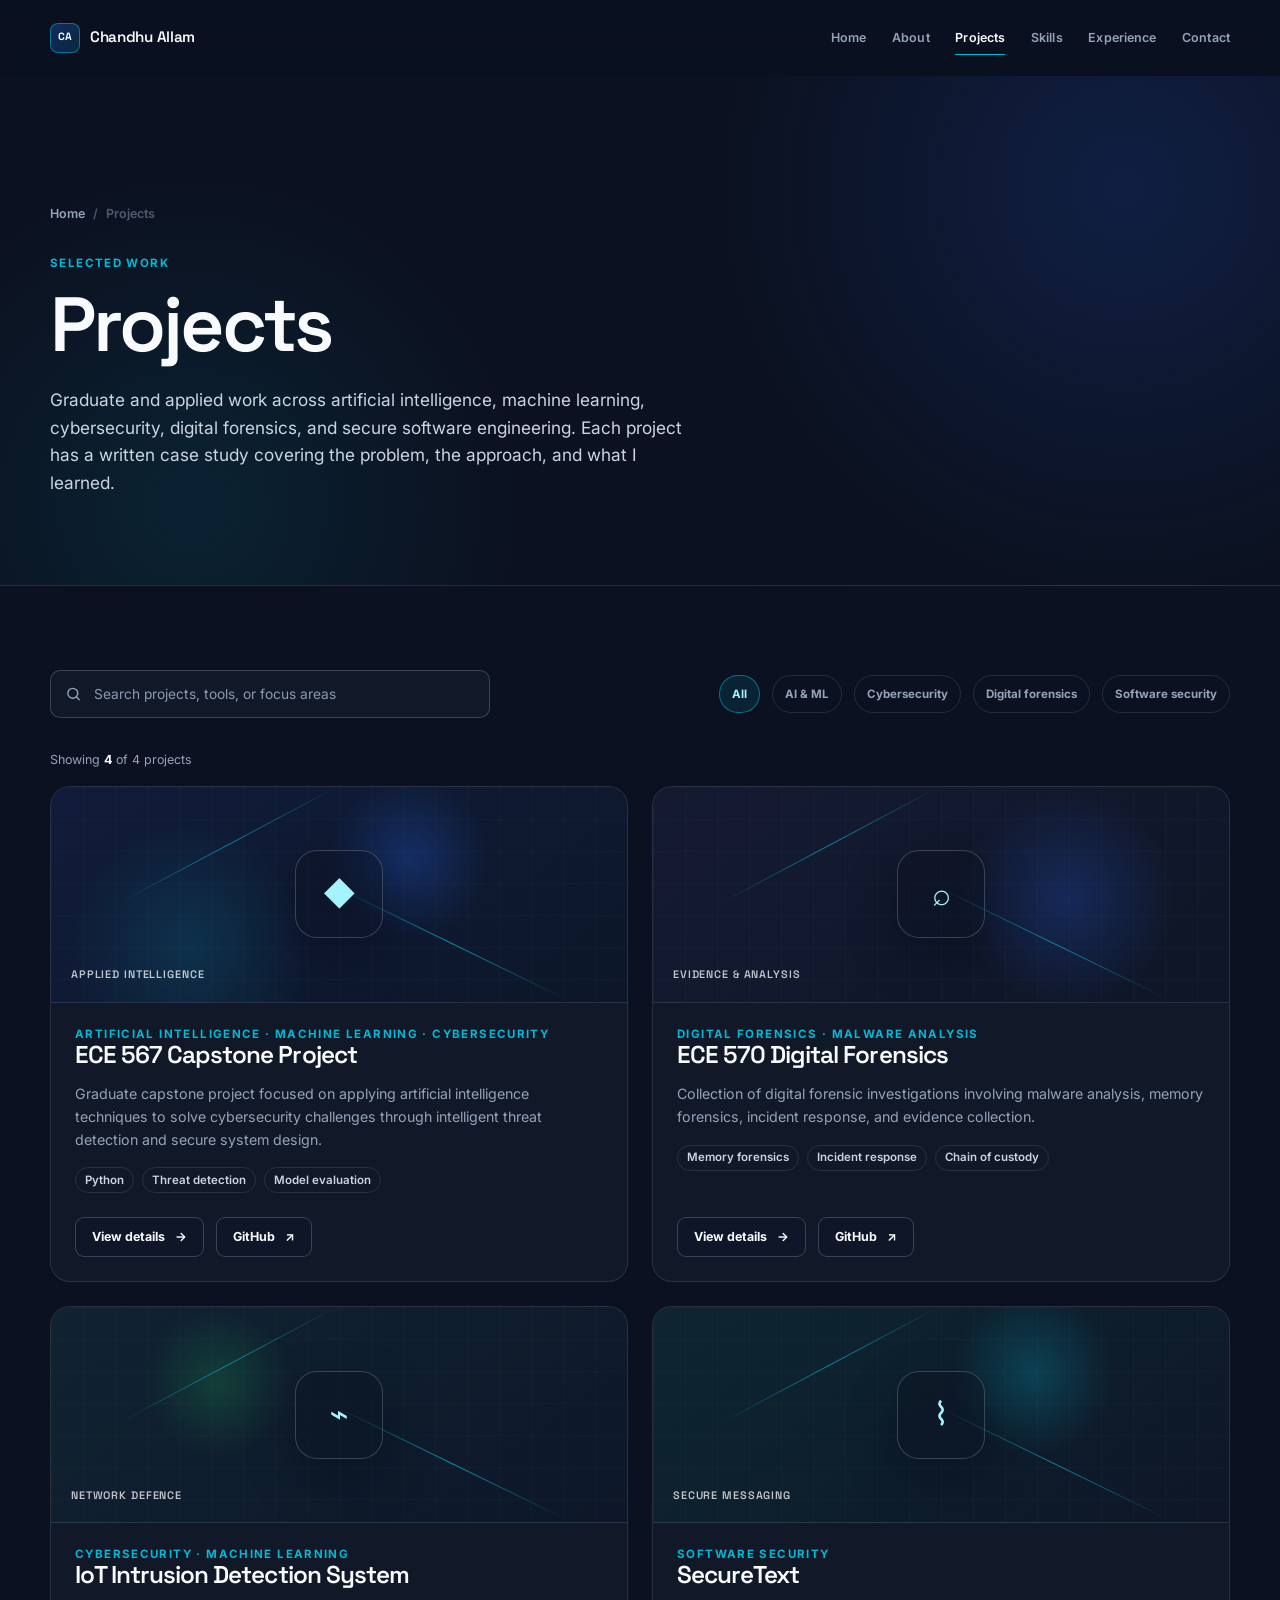
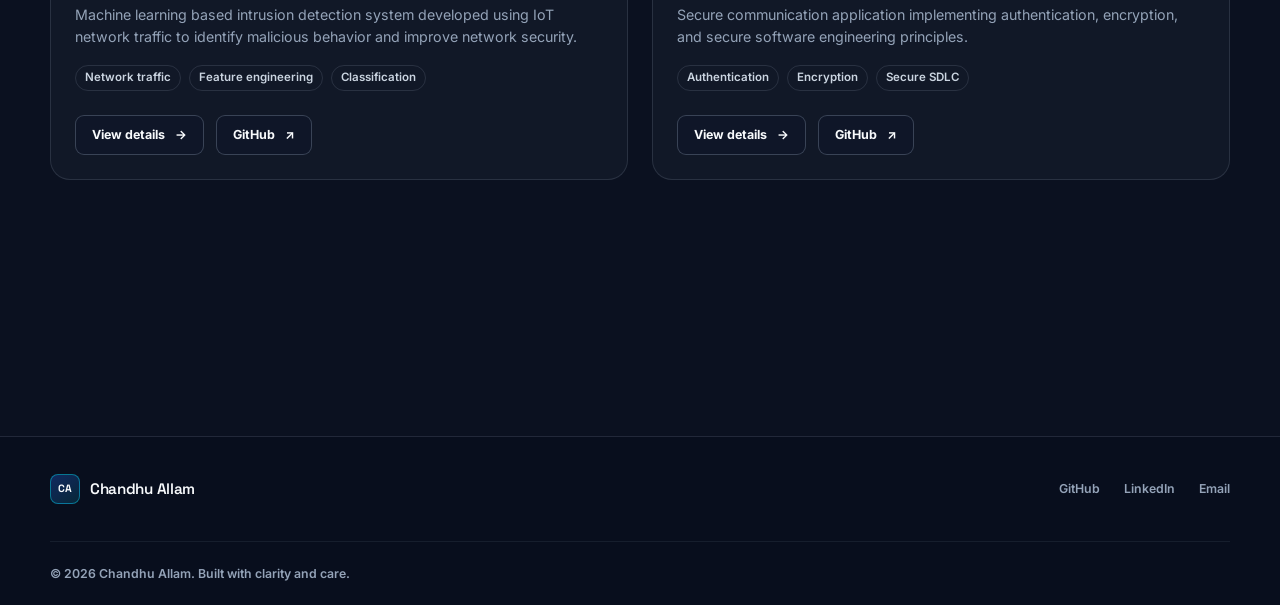
==== projects.html @ 8ea36e99 "File upload E- Portfolio" ====
<!doctype html>
<html lang="en">
<head>
  <meta charset="utf-8">
  <meta name="viewport" content="width=device-width, initial-scale=1">
  <meta name="description" content="Projects by Chandhu Allam across artificial intelligence, machine learning, cybersecurity, digital forensics, and secure software engineering.">
  <meta name="robots" content="index, follow">
  <meta name="theme-color" content="#0B1120">
  <meta name="color-scheme" content="dark">
  <title>Projects | Chandhu Allam</title>
  <link rel="canonical" href="projects.html">
  <link rel="preconnect" href="https://fonts.googleapis.com">
  <link rel="preconnect" href="https://fonts.gstatic.com" crossorigin>
  <link href="https://fonts.googleapis.com/css2?family=Inter:wght@400;500;600;700&amp;family=Space+Grotesk:wght@500;600;700&amp;display=swap" rel="stylesheet">
  <link rel="icon" href="favicon.svg" type="image/svg+xml">
  <link rel="manifest" href="site.webmanifest">
  <meta property="og:type" content="website">
  <meta property="og:title" content="Projects | Chandhu Allam">
  <meta property="og:description" content="Case studies across AI, machine learning, cybersecurity, digital forensics, and secure software engineering.">
  <meta property="og:url" content="projects.html">
  <meta name="twitter:card" content="summary">
  <meta name="twitter:title" content="Projects | Chandhu Allam">
  <meta name="twitter:description" content="Case studies across AI, machine learning, cybersecurity, digital forensics, and secure software engineering.">
  <link rel="stylesheet" href="style.css">
</head>

<body class="projects-page">
  <a class="skip-link" href="#main-content">Skip to main content</a>

  <header class="site-header" id="site-header">
    <div class="shell nav-shell">
      <a class="brand" href="index.html#home" aria-label="Chandhu Allam — home">
        <span class="brand-mark" aria-hidden="true">CA</span>
        <span>Chandhu Allam</span>
      </a>

      <button class="menu-toggle" type="button" aria-expanded="false" aria-controls="primary-navigation">
        <span class="sr-only">Toggle navigation</span>
        <span aria-hidden="true"></span>
        <span aria-hidden="true"></span>
      </button>

      <nav class="primary-nav" id="primary-navigation" aria-label="Primary navigation">
        <a href="index.html#home">Home</a>
        <a href="index.html#about">About</a>
        <a class="is-active" href="projects.html" aria-current="page">Projects</a>
        <a href="index.html#skills">Skills</a>
        <a href="index.html#experience">Experience</a>
        <a href="index.html#contact">Contact</a>
      </nav>
    </div>
  </header>

  <main id="main-content">
    <section class="page-hero" aria-labelledby="projects-title">
      <div class="shell">
        <nav class="breadcrumb" aria-label="Breadcrumb">
          <a href="index.html#home">Home</a>
          <span aria-hidden="true">/</span>
          <span aria-current="page">Projects</span>
        </nav>
        <p class="eyebrow">Selected work</p>
        <h1 id="projects-title">Projects</h1>
        <p class="page-hero-lede">Graduate and applied work across artificial intelligence, machine learning, cybersecurity, digital forensics, and secure software engineering. Each project has a written case study covering the problem, the approach, and what I learned.</p>
      </div>
    </section>

    <section class="section projects-section" aria-labelledby="projects-list-title">
      <div class="shell">
        <h2 id="projects-list-title" class="sr-only">Project list</h2>

        <div class="project-toolbar">
          <div class="search-field">
            <svg aria-hidden="true" viewBox="0 0 24 24" fill="none" stroke="currentColor" stroke-width="2" stroke-linecap="round">
              <circle cx="11" cy="11" r="7"></circle>
              <path d="m20 20-3.6-3.6"></path>
            </svg>
            <label class="sr-only" for="project-search">Search projects</label>
            <input id="project-search" type="search" autocomplete="off" placeholder="Search projects, tools, or focus areas" data-project-search>
          </div>

          <div class="filter-controls" role="group" aria-label="Filter projects by focus area">
            <button class="filter-button" type="button" data-filter="all" aria-pressed="true">All</button>
            <button class="filter-button" type="button" data-filter="ai-ml" aria-pressed="false">AI &amp; ML</button>
            <button class="filter-button" type="button" data-filter="cybersecurity" aria-pressed="false">Cybersecurity</button>
            <button class="filter-button" type="button" data-filter="digital-forensics" aria-pressed="false">Digital forensics</button>
            <button class="filter-button" type="button" data-filter="software-security" aria-pressed="false">Software security</button>
          </div>
        </div>

        <div class="results-row">
          <p class="results-count" data-results-count aria-live="polite">Showing <strong>4</strong> of 4 projects</p>
        </div>

        <div class="projects-grid" data-projects-grid>
          <article class="project-card reveal" data-project-card data-categories="ai-ml|cybersecurity" data-search="ece 567 capstone artificial intelligence machine learning cybersecurity threat detection secure system design python scikit-learn">
            <a class="project-card-media art-capstone" href="projects/ece-567-capstone.html" tabindex="-1" aria-hidden="true">
              <span class="project-visual-glyph"><span>◆</span></span>
              <span class="project-visual-detail"></span>
              <span class="project-visual-detail is-alt"></span>
              <span class="project-art-label">Applied intelligence</span>
            </a>
            <div class="project-card-body">
              <p class="project-category">Artificial Intelligence · Machine Learning · Cybersecurity</p>
              <h2><a href="projects/ece-567-capstone.html">ECE 567 Capstone Project</a></h2>
              <p>Graduate capstone project focused on applying artificial intelligence techniques to solve cybersecurity challenges through intelligent threat detection and secure system design.</p>
              <div class="chip-list" aria-label="Focus areas"><span>Python</span><span>Threat detection</span><span>Model evaluation</span></div>
              <div class="project-card-footer" data-google-doc="ece-567-capstone" data-doc-class="button button-secondary button-sm">
                <a class="button button-secondary button-sm" href="projects/ece-567-capstone.html">View details <span aria-hidden="true">→</span></a>
                <a class="button button-secondary button-sm" href="https://github.com/Chandhu03" target="_blank" rel="noopener noreferrer" aria-label="GitHub profile (opens in a new tab)">GitHub <span aria-hidden="true">↗</span></a>
              </div>
            </div>
          </article>

          <article class="project-card reveal" data-delay="80" data-project-card data-categories="digital-forensics" data-search="ece 570 digital forensics malware analysis memory forensics incident response evidence collection volatility autopsy wireshark">
            <a class="project-card-media art-forensics" href="projects/ece-570-digital-forensics.html" tabindex="-1" aria-hidden="true">
              <span class="project-visual-glyph"><span>⌕</span></span>
              <span class="project-visual-detail"></span>
              <span class="project-visual-detail is-alt"></span>
              <span class="project-art-label">Evidence &amp; analysis</span>
            </a>
            <div class="project-card-body">
              <p class="project-category">Digital Forensics · Malware Analysis</p>
              <h2><a href="projects/ece-570-digital-forensics.html">ECE 570 Digital Forensics</a></h2>
              <p>Collection of digital forensic investigations involving malware analysis, memory forensics, incident response, and evidence collection.</p>
              <div class="chip-list" aria-label="Focus areas"><span>Memory forensics</span><span>Incident response</span><span>Chain of custody</span></div>
              <div class="project-card-footer" data-google-doc="ece-570-digital-forensics" data-doc-class="button button-secondary button-sm">
                <a class="button button-secondary button-sm" href="projects/ece-570-digital-forensics.html">View details <span aria-hidden="true">→</span></a>
                <a class="button button-secondary button-sm" href="https://github.com/Chandhu03" target="_blank" rel="noopener noreferrer" aria-label="GitHub profile (opens in a new tab)">GitHub <span aria-hidden="true">↗</span></a>
              </div>
            </div>
          </article>

          <article class="project-card reveal" data-delay="160" data-project-card data-categories="cybersecurity|ai-ml" data-search="iot intrusion detection system machine learning network traffic malicious behaviour network security python classification">
            <a class="project-card-media art-iot" href="projects/iot-intrusion-detection.html" tabindex="-1" aria-hidden="true">
              <span class="project-visual-glyph"><span>⌁</span></span>
              <span class="project-visual-detail"></span>
              <span class="project-visual-detail is-alt"></span>
              <span class="project-art-label">Network defence</span>
            </a>
            <div class="project-card-body">
              <p class="project-category">Cybersecurity · Machine Learning</p>
              <h2><a href="projects/iot-intrusion-detection.html">IoT Intrusion Detection System</a></h2>
              <p>Machine learning based intrusion detection system developed using IoT network traffic to identify malicious behavior and improve network security.</p>
              <div class="chip-list" aria-label="Focus areas"><span>Network traffic</span><span>Feature engineering</span><span>Classification</span></div>
              <div class="project-card-footer" data-google-doc="iot-intrusion-detection" data-doc-class="button button-secondary button-sm">
                <a class="button button-secondary button-sm" href="projects/iot-intrusion-detection.html">View details <span aria-hidden="true">→</span></a>
                <a class="button button-secondary button-sm" href="https://github.com/Chandhu03" target="_blank" rel="noopener noreferrer" aria-label="GitHub profile (opens in a new tab)">GitHub <span aria-hidden="true">↗</span></a>
              </div>
            </div>
          </article>

          <article class="project-card reveal" data-delay="240" data-project-card data-categories="software-security" data-search="securetext secure communication application authentication encryption secure software engineering cryptography key management">
            <a class="project-card-media art-securetext" href="projects/securetext.html" tabindex="-1" aria-hidden="true">
              <span class="project-visual-glyph"><span>⌇</span></span>
              <span class="project-visual-detail"></span>
              <span class="project-visual-detail is-alt"></span>
              <span class="project-art-label">Secure messaging</span>
            </a>
            <div class="project-card-body">
              <p class="project-category">Software Security</p>
              <h2><a href="projects/securetext.html">SecureText</a></h2>
              <p>Secure communication application implementing authentication, encryption, and secure software engineering principles.</p>
              <div class="chip-list" aria-label="Focus areas"><span>Authentication</span><span>Encryption</span><span>Secure SDLC</span></div>
              <div class="project-card-footer" data-google-doc="securetext" data-doc-class="button button-secondary button-sm">
                <a class="button button-secondary button-sm" href="projects/securetext.html">View details <span aria-hidden="true">→</span></a>
                <a class="button button-secondary button-sm" href="https://github.com/Chandhu03" target="_blank" rel="noopener noreferrer" aria-label="GitHub profile (opens in a new tab)">GitHub <span aria-hidden="true">↗</span></a>
              </div>
            </div>
          </article>

          <p class="empty-state" data-empty-state hidden>No projects match that search. Try a different term, or select <strong>All</strong> to reset the filters.</p>
        </div>
      </div>
    </section>
  </main>

  <footer class="site-footer">
    <div class="shell footer-top">
      <a class="brand" href="index.html#home" aria-label="Back to home"><span class="brand-mark" aria-hidden="true">CA</span><span>Chandhu Allam</span></a>
      <div class="footer-links">
        <a href="https://github.com/Chandhu03" target="_blank" rel="noopener noreferrer">GitHub<span class="sr-only"> (opens in a new tab)</span></a>
        <a href="https://www.linkedin.com/in/chandhuallam422?utm_source=share_via&amp;utm_content=profile&amp;utm_medium=member_ios" target="_blank" rel="noopener noreferrer">LinkedIn<span class="sr-only"> (opens in a new tab)</span></a>
        <a href="mailto:chandhunani252@gmail.com">Email</a>
      </div>
    </div>
    <div class="shell footer-bottom"><p>© <span data-current-year>2026</span> Chandhu Allam. Built with clarity and care.</p></div>
  </footer>

  <script src="script.js" defer></script>
</body>
</html>
---- style.css ----
@charset "UTF-8";

:root {
  --bg: #0b1120;
  --bg-elevated: #101a2e;
  --card: #111827;
  --card-hover: #162038;
  --line: rgba(148, 163, 184, 0.18);
  --line-strong: rgba(148, 163, 184, 0.32);
  --primary: #2563eb;
  --primary-bright: #3b82f6;
  --accent: #06b6d4;
  --success: #22c55e;
  --text: #f8fafc;
  --muted: #94a3b8;
  --muted-strong: #cbd5e1;
  --heading: "Space Grotesk", Inter, system-ui, sans-serif;
  --body: Inter, system-ui, -apple-system, BlinkMacSystemFont, "Segoe UI", sans-serif;
  --shadow-sm: 0 12px 34px rgba(1, 7, 20, 0.2);
  --shadow-md: 0 24px 70px rgba(1, 7, 20, 0.32);
  --radius-sm: 12px;
  --radius: 20px;
  --radius-lg: 28px;
  --shell: 1180px;
  --header-height: 76px;
  --ease-out: cubic-bezier(0.22, 1, 0.36, 1);
}

* { box-sizing: border-box; }

html {
  scroll-behavior: smooth;
  scroll-padding-top: calc(var(--header-height) + 24px);
}

body {
  min-width: 320px;
  margin: 0;
  overflow-x: hidden;
  background: var(--bg);
  color: var(--text);
  font-family: var(--body);
  font-size: 16px;
  line-height: 1.6;
  text-rendering: optimizeLegibility;
}

body.menu-open, body.overlay-open { overflow: hidden; }

img, svg { display: block; max-width: 100%; }

button, input { font: inherit; }

button { cursor: pointer; }

a { color: inherit; text-decoration: none; }

p, h1, h2, h3, figure { margin: 0; }

ul, ol { margin: 0; padding: 0; }

::selection { background: rgba(6, 182, 212, 0.3); color: var(--text); }

:focus-visible {
  outline: 3px solid var(--accent);
  outline-offset: 4px;
}

.sr-only {
  position: absolute;
  width: 1px;
  height: 1px;
  padding: 0;
  margin: -1px;
  overflow: hidden;
  clip: rect(0, 0, 0, 0);
  white-space: nowrap;
  border: 0;
}

.skip-link {
  position: fixed;
  z-index: 1000;
  top: 12px;
  left: 12px;
  padding: 10px 16px;
  border-radius: 8px;
  background: var(--text);
  color: var(--bg);
  font-weight: 700;
  transform: translateY(-180%);
  transition: transform 180ms var(--ease-out);
}

.skip-link:focus { transform: translateY(0); }

.shell {
  width: min(calc(100% - 48px), var(--shell));
  margin-inline: auto;
}

.section { padding: clamp(80px, 10vw, 144px) 0; }

.eyebrow,
.card-kicker,
.timeline-label,
.project-category,
.case-label,
.resume-label {
  display: flex;
  align-items: center;
  gap: 8px;
  color: var(--accent);
  font-size: 0.72rem;
  font-weight: 700;
  letter-spacing: 0.12em;
  line-height: 1.3;
  text-transform: uppercase;
}

.eyebrow { margin-bottom: 18px; }

.status-dot {
  width: 8px;
  height: 8px;
  border-radius: 50%;
  background: var(--success);
  box-shadow: 0 0 0 5px rgba(34, 197, 94, 0.12);
}

h1, h2, h3 { font-family: var(--heading); letter-spacing: -0.04em; }

h1 {
  max-width: 760px;
  font-size: clamp(2.8rem, 6vw, 5.55rem);
  font-weight: 600;
  line-height: 0.98;
}

h2 {
  max-width: 760px;
  font-size: clamp(2.1rem, 4.2vw, 3.7rem);
  font-weight: 600;
  line-height: 1.04;
}

h3 { font-size: 1.28rem; font-weight: 600; line-height: 1.15; }

.button-row,
.text-links,
.chip-list,
.footer-links,
.case-meta,
.case-actions,
.filter-controls,
.resource-links,
.resume-contact,
.resume-actions {
  display: flex;
  flex-wrap: wrap;
  align-items: center;
  gap: 12px;
}

.button {
  position: relative;
  display: inline-flex;
  align-items: center;
  justify-content: center;
  gap: 10px;
  min-height: 48px;
  padding: 12px 18px;
  overflow: hidden;
  border: 1px solid transparent;
  border-radius: 10px;
  font-size: 0.9rem;
  font-weight: 700;
  line-height: 1;
  transition: transform 220ms var(--ease-out), background 220ms ease, border-color 220ms ease, box-shadow 220ms ease;
}

.button::after {
  position: absolute;
  width: 6px;
  height: 6px;
  border-radius: 50%;
  content: "";
  background: rgba(255, 255, 255, 0.5);
  opacity: 0;
  transform: scale(1);
}

.button:active::after { animation: button-ripple 460ms ease-out; }

.button:hover { transform: translateY(-2px); }

.button-primary {
  background: var(--primary);
  box-shadow: 0 12px 30px rgba(37, 99, 235, 0.28);
  color: white;
}

.button-primary:hover { background: var(--primary-bright); box-shadow: 0 16px 36px rgba(37, 99, 235, 0.38); }

.button-secondary {
  border-color: var(--line-strong);
  background: rgba(15, 23, 42, 0.38);
  color: var(--text);
}

.button-secondary:hover { border-color: rgba(6, 182, 212, 0.65); background: rgba(6, 182, 212, 0.08); }

.inline-link {
  display: inline-flex;
  align-items: center;
  gap: 8px;
  color: var(--muted-strong);
  font-size: 0.9rem;
  font-weight: 700;
  transition: color 180ms ease, gap 180ms ease;
}

.inline-link:hover { gap: 12px; color: var(--accent); }

.chip-list { gap: 7px; }

.chip-list span {
  display: inline-flex;
  align-items: center;
  min-height: 26px;
  padding: 4px 9px;
  border: 1px solid var(--line);
  border-radius: 999px;
  color: var(--muted-strong);
  font-size: 0.72rem;
  font-weight: 600;
  line-height: 1;
}

/* Navigation */
.site-header {
  position: sticky;
  z-index: 100;
  top: 0;
  height: var(--header-height);
  border-bottom: 1px solid transparent;
  background: rgba(11, 17, 32, 0.72);
  backdrop-filter: blur(16px);
  -webkit-backdrop-filter: blur(16px);
  transition: border-color 200ms ease, background 200ms ease, box-shadow 200ms ease;
}

.site-header.is-scrolled {
  border-color: var(--line);
  background: rgba(11, 17, 32, 0.9);
  box-shadow: 0 8px 30px rgba(1, 7, 20, 0.14);
}

.nav-shell {
  display: flex;
  align-items: center;
  justify-content: space-between;
  height: 100%;
}

.brand { display: inline-flex; align-items: center; gap: 10px; font-family: var(--heading); font-size: 0.95rem; font-weight: 600; letter-spacing: -0.02em; }

.brand-mark {
  display: inline-grid;
  width: 30px;
  height: 30px;
  place-items: center;
  border: 1px solid rgba(6, 182, 212, 0.55);
  border-radius: 8px;
  background: linear-gradient(145deg, rgba(37, 99, 235, 0.32), rgba(6, 182, 212, 0.15));
  color: var(--text);
  font-size: 0.66rem;
  font-weight: 700;
  letter-spacing: 0.04em;
}

.primary-nav { display: flex; align-items: center; gap: clamp(14px, 2vw, 27px); }

.primary-nav a {
  position: relative;
  color: var(--muted);
  font-size: 0.78rem;
  font-weight: 600;
  letter-spacing: 0.01em;
  transition: color 180ms ease;
}

.primary-nav a::after {
  position: absolute;
  right: 0;
  bottom: -8px;
  left: 0;
  height: 1px;
  content: "";
  background: var(--accent);
  opacity: 0;
  transform: scaleX(0.4);
  transition: transform 180ms ease, opacity 180ms ease;
}

.primary-nav a:hover, .primary-nav a.is-active { color: var(--text); }
.primary-nav a:hover::after, .primary-nav a.is-active::after { opacity: 1; transform: scaleX(1); }

.menu-toggle {
  display: none;
  width: 42px;
  height: 42px;
  padding: 0;
  border: 1px solid var(--line);
  border-radius: 10px;
  background: transparent;
  color: var(--text);
}

.menu-toggle span:not(.sr-only) { display: block; width: 17px; height: 1.5px; margin: 4px auto; background: currentColor; transition: transform 160ms ease; }

/* Home */
.hero {
  position: relative;
  display: grid;
  align-items: center;
  min-height: min(800px, calc(100svh - var(--header-height)));
  overflow: clip;
  isolation: isolate;
}

.hero::before,
.hero::after {
  position: absolute;
  z-index: -1;
  border-radius: 50%;
  content: "";
  pointer-events: none;
}

.hero::before {
  top: -38%;
  right: -12%;
  width: min(70vw, 910px);
  aspect-ratio: 1;
  background: radial-gradient(circle, rgba(37, 99, 235, 0.18), rgba(37, 99, 235, 0) 67%);
}

.hero::after {
  bottom: -28%;
  left: -25%;
  width: min(58vw, 720px);
  aspect-ratio: 1;
  background: radial-gradient(circle, rgba(6, 182, 212, 0.12), rgba(6, 182, 212, 0) 66%);
}

.hero-grid {
  display: grid;
  grid-template-columns: minmax(0, 1.06fr) minmax(310px, 0.7fr);
  gap: clamp(40px, 8vw, 118px);
  align-items: center;
  padding-block: 74px 82px;
}

.hero-lede { max-width: 645px; margin-top: 28px; color: var(--muted-strong); font-size: clamp(1rem, 1.7vw, 1.18rem); line-height: 1.7; }
.hero-copy .button-row { margin-top: 32px; }
.text-links { margin-top: 23px; gap: 20px; }
.text-links a { color: var(--muted); font-size: 0.84rem; font-weight: 700; transition: color 180ms ease; }
.text-links a:hover { color: var(--accent); }

.hero-portrait-wrap { position: relative; width: min(100%, 402px); justify-self: end; }

.hero-portrait {
  position: relative;
  z-index: 2;
  aspect-ratio: 0.77;
  overflow: hidden;
  border: 1px solid rgba(203, 213, 225, 0.22);
  border-radius: 210px 210px 26px 26px;
  background: var(--card);
  box-shadow: var(--shadow-md);
}

.hero-portrait::after { position: absolute; inset: 0; content: ""; background: linear-gradient(180deg, rgba(11, 17, 32, 0) 44%, rgba(11, 17, 32, 0.34)); pointer-events: none; }
.hero-portrait img { width: 100%; height: 100%; object-fit: cover; object-position: 52% 36%; filter: saturate(0.86) contrast(1.04); }

.hero-orbit { position: absolute; z-index: 1; border: 1px solid rgba(6, 182, 212, 0.33); border-radius: 50%; pointer-events: none; }
.hero-orbit-one { top: -10%; left: -16%; width: 105%; aspect-ratio: 1; }
.hero-orbit-two { right: -19%; bottom: 10%; width: 72%; aspect-ratio: 1; border-color: rgba(37, 99, 235, 0.4); }

.hero-note {
  position: absolute;
  z-index: 3;
  right: -46px;
  bottom: 28px;
  display: flex;
  gap: 10px;
  align-items: flex-start;
  width: min(255px, 74vw);
  padding: 13px 15px;
  border: 1px solid rgba(148, 163, 184, 0.28);
  border-radius: var(--radius-sm);
  background: rgba(17, 24, 39, 0.86);
  box-shadow: var(--shadow-sm);
  backdrop-filter: blur(12px);
}

.note-icon { display: grid; flex: 0 0 26px; width: 26px; height: 26px; place-items: center; border-radius: 8px; background: rgba(6, 182, 212, 0.15); color: var(--accent); font-size: 0.75rem; }
.hero-note strong { display: block; font-size: 0.75rem; line-height: 1.35; }
.hero-note small { display: block; margin-top: 2px; color: var(--muted); font-size: 0.65rem; line-height: 1.4; }

.scroll-cue { position: absolute; bottom: 28px; left: max(24px, calc((100% - var(--shell)) / 2)); display: inline-flex; align-items: center; gap: 9px; color: var(--muted); font-size: 0.7rem; font-weight: 600; letter-spacing: 0.07em; text-transform: uppercase; }
.scroll-cue span { display: block; width: 26px; height: 1px; background: var(--accent); }

.section-about { border-top: 1px solid rgba(148, 163, 184, 0.09); }
.about-layout { display: grid; grid-template-columns: minmax(0, 0.93fr) minmax(0, 0.82fr); gap: clamp(42px, 11vw, 150px); align-items: start; }
.about-copy { max-width: 590px; padding-top: 8px; color: var(--muted-strong); }
.about-copy p + p { margin-top: 20px; }
.about-copy .inline-link { margin-top: 28px; }

.section-featured { background: linear-gradient(180deg, rgba(17, 24, 39, 0.82), rgba(17, 24, 39, 0.42)); border-block: 1px solid rgba(148, 163, 184, 0.1); }
.section-heading { display: flex; gap: 32px; align-items: flex-end; justify-content: space-between; margin-bottom: 46px; }
.section-heading > .inline-link { flex: 0 0 auto; margin-bottom: 5px; }
.section-heading-stack { align-items: flex-end; }
.section-heading-stack > p { max-width: 388px; margin-bottom: 2px; color: var(--muted); font-size: 0.96rem; }

.featured-grid { display: grid; grid-template-columns: repeat(3, 1fr); gap: 20px; }
.featured-card { overflow: hidden; border: 1px solid var(--line); border-radius: var(--radius); background: rgba(11, 17, 32, 0.48); transition: transform 260ms var(--ease-out), border-color 260ms ease, box-shadow 260ms ease; }
.featured-card:hover { border-color: rgba(6, 182, 212, 0.48); box-shadow: var(--shadow-sm); }
.project-art { position: relative; display: block; min-height: 224px; overflow: hidden; border-bottom: 1px solid var(--line); background-color: #0d172a; }
.project-art::before, .project-art::after { position: absolute; content: ""; pointer-events: none; }
.project-art-label { position: absolute; z-index: 3; bottom: 18px; left: 20px; color: rgba(248, 250, 252, 0.76); font-family: var(--heading); font-size: 0.68rem; font-weight: 600; letter-spacing: 0.08em; text-transform: uppercase; }
.art-grid { position: absolute; inset: 0; opacity: 0.34; background-image: linear-gradient(rgba(148, 163, 184, 0.18) 1px, transparent 1px), linear-gradient(90deg, rgba(148, 163, 184, 0.18) 1px, transparent 1px); background-size: 28px 28px; }
.project-art-radar { background: radial-gradient(circle at 50% 54%, rgba(6, 182, 212, 0.23), transparent 7%), radial-gradient(circle at 50% 54%, rgba(37, 99, 235, 0.18), transparent 38%), #0d172a; }
.art-radar-dot { position: absolute; z-index: 2; width: 9px; height: 9px; border-radius: 50%; background: var(--accent); box-shadow: 0 0 18px var(--accent); }
.art-dot-one { top: 37%; left: 65%; }.art-dot-two { top: 58%; left: 38%; width: 6px; height: 6px; background: #a5f3fc; }
.art-radar-wave { top: 50%; left: 50%; width: 36px; aspect-ratio: 1; border: 1px solid rgba(6, 182, 212, 0.7); border-radius: 50%; box-shadow: 0 0 0 38px rgba(6, 182, 212, 0.08), 0 0 0 78px rgba(6, 182, 212, 0.04); transform: translate(-50%, -50%); }
.project-art-safety { background: radial-gradient(circle at 70% 42%, rgba(37, 99, 235, 0.23), transparent 35%), linear-gradient(145deg, #0a1a33, #10172a); }
.art-route { position: absolute; top: 31%; left: 15%; width: 70%; height: 33%; border: 1px dashed rgba(6, 182, 212, 0.58); border-radius: 54% 45% 50% 35%; transform: rotate(-8deg); }
.art-pin { position: absolute; z-index: 2; top: 37%; left: 58%; width: 30px; height: 30px; border: 2px solid #a5f3fc; border-radius: 50% 50% 50% 0; background: rgba(6, 182, 212, 0.22); box-shadow: 0 0 0 10px rgba(6, 182, 212, 0.08); transform: rotate(-45deg); }
.art-safety-ring { position: absolute; top: 45%; left: 29%; width: 40px; aspect-ratio: 1; border: 1px solid rgba(37, 99, 235, 0.7); border-radius: 50%; box-shadow: 0 0 0 22px rgba(37, 99, 235, 0.08); }
.project-art-phishing { background: radial-gradient(circle at 75% 28%, rgba(6, 182, 212, 0.16), transparent 30%), linear-gradient(145deg, #0e1d37, #101729); }
.art-url { position: absolute; z-index: 2; top: 45%; left: 50%; padding: 9px 13px; border: 1px solid rgba(148, 163, 184, 0.32); border-radius: 7px; color: rgba(203, 213, 225, 0.72); font-family: ui-monospace, SFMono-Regular, Menlo, monospace; font-size: 0.75rem; transform: translate(-50%, -50%); }
.art-check { position: absolute; z-index: 3; top: 40%; left: calc(50% + 56px); display: grid; width: 28px; height: 28px; place-items: center; border-radius: 50%; background: var(--success); color: #062e14; font-size: 0.8rem; font-weight: 800; }
.art-scan { position: absolute; top: 0; left: 17%; width: 1px; height: 100%; background: linear-gradient(transparent, rgba(6, 182, 212, 0.8), transparent); box-shadow: 100px 0 rgba(6, 182, 212, 0.1), 200px 0 rgba(6, 182, 212, 0.1); transform: rotate(24deg); }
.card-content { padding: 23px 23px 25px; }
.card-kicker { margin-bottom: 12px; font-size: 0.64rem; }
.featured-card h3 a { transition: color 180ms ease; }.featured-card h3 a:hover { color: var(--accent); }
.featured-card p:not(.card-kicker) { min-height: 76px; margin-top: 14px; color: var(--muted); font-size: 0.88rem; line-height: 1.6; }
.featured-card .chip-list { margin-top: 19px; }
.show-on-mobile { display: none; }

.section-skills { background: var(--bg); }
.skills-grid { display: grid; grid-template-columns: repeat(3, 1fr); gap: 16px; }
.skill-card { min-height: 188px; padding: 24px; border: 1px solid var(--line); border-radius: var(--radius-sm); background: var(--card); transition: transform 220ms var(--ease-out), border-color 220ms ease, background 220ms ease; }
.skill-card:hover { border-color: rgba(37, 99, 235, 0.65); background: var(--card-hover); }
.skill-icon { display: grid; width: 37px; height: 37px; place-items: center; border-radius: 10px; background: linear-gradient(145deg, rgba(37, 99, 235, 0.25), rgba(6, 182, 212, 0.13)); color: var(--accent); font-family: var(--heading); font-size: 1.1rem; }
.skill-card h3 { margin-top: 22px; font-size: 1.12rem; }
.skill-card p { margin-top: 8px; color: var(--muted); font-size: 0.82rem; line-height: 1.65; }

.section-experience { border-top: 1px solid rgba(148, 163, 184, 0.1); background: linear-gradient(180deg, rgba(37, 99, 235, 0.04), transparent 60%); }
.experience-layout { display: grid; grid-template-columns: minmax(250px, 0.65fr) minmax(0, 1fr); gap: clamp(44px, 9vw, 130px); }
.section-summary { max-width: 360px; margin-top: 22px; color: var(--muted); font-size: 0.96rem; }
.timeline { list-style: none; }
.timeline-item { position: relative; display: grid; grid-template-columns: 110px 1fr; gap: 25px; padding: 0 0 38px; }
.timeline-item:last-child { padding-bottom: 0; }
.timeline-item::before { position: absolute; top: 7px; bottom: -5px; left: 115px; width: 1px; content: ""; background: var(--line); }
.timeline-item:last-child::before { display: none; }
.timeline-item::after { position: absolute; top: 4px; left: 111px; width: 9px; height: 9px; border: 2px solid var(--accent); border-radius: 50%; background: var(--bg); }
.timeline-date { color: var(--muted); font-size: 0.73rem; font-weight: 700; letter-spacing: 0.04em; text-align: right; }
.timeline-content { padding-left: 25px; }.timeline-label { margin-bottom: 8px; font-size: 0.62rem; }.timeline-content p:not(.timeline-label) { max-width: 600px; margin-top: 9px; color: var(--muted); font-size: 0.88rem; }.timeline-content .chip-list { margin-top: 15px; }

.section-contact { padding-top: clamp(72px, 9vw, 112px); }
.contact-panel { display: flex; gap: 40px; align-items: center; justify-content: space-between; padding: clamp(32px, 6vw, 66px); overflow: hidden; border: 1px solid rgba(37, 99, 235, 0.4); border-radius: var(--radius-lg); background: radial-gradient(circle at 94% 12%, rgba(6, 182, 212, 0.15), transparent 31%), linear-gradient(135deg, rgba(37, 99, 235, 0.19), rgba(17, 24, 39, 0.78) 55%); }
.contact-panel h2 { max-width: 630px; }.contact-panel > div > p:not(.eyebrow) { max-width: 590px; margin-top: 19px; color: var(--muted-strong); }
.contact-actions { display: grid; justify-items: start; gap: 16px; flex: 0 0 auto; }.contact-phone { color: var(--muted); font-size: 0.85rem; font-weight: 600; transition: color 180ms ease; }.contact-phone:hover { color: var(--accent); }

.site-footer { margin-top: clamp(80px, 10vw, 135px); border-top: 1px solid var(--line); background: rgba(1, 7, 20, 0.26); }
.footer-top, .footer-bottom { display: flex; gap: 24px; align-items: center; justify-content: space-between; }.footer-top { min-height: 105px; }.footer-links { gap: 19px; }.footer-links a, .footer-bottom { color: var(--muted); font-size: 0.77rem; font-weight: 600; }.footer-links a:hover, .back-to-top:hover { color: var(--accent); }.footer-bottom { min-height: 62px; border-top: 1px solid rgba(148, 163, 184, 0.1); }.footer-bottom p { margin: 0; }.back-to-top { transition: color 180ms ease; }

/* Project index */
.page-hero { position: relative; padding: clamp(72px, 10vw, 130px) 0 clamp(54px, 7vw, 88px); overflow: hidden; border-bottom: 1px solid var(--line); background: radial-gradient(circle at 88% 22%, rgba(37, 99, 235, 0.17), transparent 34%), radial-gradient(circle at 15% 84%, rgba(6, 182, 212, 0.1), transparent 28%); }
.page-hero .eyebrow { margin-bottom: 17px; }.page-hero h1 { max-width: 820px; }.page-hero-lede { max-width: 650px; margin-top: 23px; color: var(--muted-strong); font-size: 1.08rem; }
.breadcrumb { display: flex; gap: 8px; align-items: center; margin-bottom: 30px; color: var(--muted); font-size: 0.78rem; font-weight: 600; }.breadcrumb a:hover { color: var(--accent); }.breadcrumb span { color: rgba(148, 163, 184, 0.5); }
.projects-section { padding-top: clamp(52px, 7vw, 84px); }
.project-toolbar { display: grid; grid-template-columns: minmax(0, 1fr) auto; gap: 24px; align-items: center; margin-bottom: 32px; }
.search-field { position: relative; max-width: 440px; }.search-field svg { position: absolute; top: 50%; left: 15px; width: 17px; height: 17px; color: var(--muted); transform: translateY(-50%); }.search-field input { width: 100%; min-height: 48px; padding: 12px 14px 12px 43px; border: 1px solid var(--line-strong); border-radius: 10px; outline: 0; background: var(--card); color: var(--text); font-size: 0.86rem; transition: border-color 180ms ease, box-shadow 180ms ease; }.search-field input::placeholder { color: #718096; }.search-field input:focus { border-color: var(--accent); box-shadow: 0 0 0 3px rgba(6, 182, 212, 0.12); }
.filter-controls { justify-content: flex-end; }.filter-button { min-height: 38px; padding: 7px 12px; border: 1px solid var(--line); border-radius: 999px; background: transparent; color: var(--muted); font-size: 0.72rem; font-weight: 700; transition: background 180ms ease, color 180ms ease, border-color 180ms ease; }.filter-button:hover, .filter-button[aria-pressed="true"] { border-color: rgba(6, 182, 212, 0.55); background: rgba(6, 182, 212, 0.11); color: #a5f3fc; }
.results-row { display: flex; align-items: center; justify-content: space-between; margin-bottom: 19px; }.results-count { color: var(--muted); font-size: 0.78rem; }.results-count strong { color: var(--text); }
.projects-grid { display: grid; grid-template-columns: repeat(2, minmax(0, 1fr)); gap: 20px; }.project-card { display: flex; flex-direction: column; overflow: hidden; border: 1px solid var(--line); border-radius: var(--radius); background: var(--card); transition: transform 240ms var(--ease-out), border-color 240ms ease, box-shadow 240ms ease; }.project-card:hover { border-color: rgba(6, 182, 212, 0.48); box-shadow: var(--shadow-sm); }.project-card[hidden] { display: none; }.project-card-media { position: relative; min-height: 216px; overflow: hidden; border-bottom: 1px solid var(--line); background: #0c1629; }.project-card-media::before { position: absolute; inset: 0; content: ""; background-image: linear-gradient(rgba(148, 163, 184, 0.12) 1px, transparent 1px), linear-gradient(90deg, rgba(148, 163, 184, 0.12) 1px, transparent 1px); background-size: 32px 32px; opacity: 0.3; }.project-card-media > span:not(.project-art-label) { position: absolute; }.project-card-body { display: flex; flex: 1; flex-direction: column; padding: 26px; }.project-card-body h2 { max-width: none; font-size: clamp(1.35rem, 2vw, 1.68rem); }.project-card-body h2 a:hover { color: var(--accent); }.project-card-body > p:not(.project-category) { margin-top: 13px; color: var(--muted); font-size: 0.89rem; }.project-card-body .chip-list { margin-top: 18px; }.project-card-footer { display: flex; gap: 13px; align-items: center; justify-content: space-between; margin-top: auto; padding-top: 24px; }.project-card-footer .inline-link { font-size: 0.8rem; }.project-resource-status { color: var(--muted); font-size: 0.72rem; }
.project-card-media.art-phishing { background: radial-gradient(circle at 67% 35%, rgba(6, 182, 212, 0.28), transparent 13%), linear-gradient(145deg, #102145, #0d1729); }.project-card-media.art-iot { background: radial-gradient(circle at 29% 35%, rgba(34, 197, 94, 0.19), transparent 17%), linear-gradient(145deg, #102332, #0d1729); }.project-card-media.art-forensics { background: radial-gradient(circle at 72% 52%, rgba(37, 99, 235, 0.23), transparent 25%), linear-gradient(145deg, #151a32, #0e1627); }.project-card-media.art-securetext { background: radial-gradient(circle at 66% 31%, rgba(6, 182, 212, 0.23), transparent 20%), linear-gradient(145deg, #0d2632, #0e1627); }.project-card-media.art-wireless { background: radial-gradient(circle at 32% 41%, rgba(37, 99, 235, 0.24), transparent 23%), linear-gradient(145deg, #15224b, #0e1627); }.project-card-media.art-radar { background: radial-gradient(circle at 50% 48%, rgba(6, 182, 212, 0.26), transparent 8%), radial-gradient(circle at 50% 48%, rgba(37, 99, 235, 0.18), transparent 38%), #0d172a; }.project-card-media.art-safety { background: radial-gradient(circle at 70% 42%, rgba(37, 99, 235, 0.23), transparent 32%), linear-gradient(145deg, #0a1a33, #10172a); }
.project-visual-glyph { position: absolute; z-index: 1; top: 50%; left: 50%; display: grid; width: 88px; height: 88px; place-items: center; border: 1px solid rgba(148, 163, 184, 0.32); border-radius: 22px; background: rgba(11, 17, 32, 0.38); box-shadow: 0 20px 50px rgba(1, 7, 20, 0.32); color: #a5f3fc; font-family: var(--heading); font-size: 2rem; transform: translate(-50%, -50%); }.project-visual-detail { position: absolute; z-index: 1; width: 43%; height: 1px; background: linear-gradient(90deg, transparent, var(--accent), transparent); opacity: 0.7; transform: rotate(-28deg); }.project-card-media.art-radar .project-visual-glyph { border-radius: 50%; }.project-card-media.art-safety .project-visual-glyph { border-radius: 50% 50% 50% 0; transform: translate(-50%, -50%) rotate(-45deg); }.project-card-media.art-safety .project-visual-glyph > span { transform: rotate(45deg); }
.empty-state { grid-column: 1 / -1; padding: 52px 24px; border: 1px dashed var(--line-strong); border-radius: var(--radius); color: var(--muted); text-align: center; }.empty-state[hidden] { display: none; }

/* Case studies */
.case-hero { padding: clamp(50px, 7vw, 88px) 0 clamp(54px, 8vw, 104px); overflow: hidden; border-bottom: 1px solid var(--line); background: radial-gradient(circle at 80% 23%, rgba(6, 182, 212, 0.14), transparent 27%), linear-gradient(180deg, rgba(37, 99, 235, 0.07), transparent); }.case-back { display: inline-flex; gap: 9px; align-items: center; margin-bottom: 35px; color: var(--muted); font-size: 0.8rem; font-weight: 700; transition: color 180ms ease, gap 180ms ease; }.case-back:hover { gap: 13px; color: var(--accent); }.case-hero-grid { display: grid; grid-template-columns: minmax(0, 1.1fr) minmax(280px, 0.56fr); gap: clamp(35px, 8vw, 108px); align-items: end; }.case-hero h1 { max-width: 720px; }.case-summary { max-width: 700px; margin-top: 23px; color: var(--muted-strong); font-size: 1.04rem; }.case-meta { margin-top: 26px; }.case-meta span { color: var(--muted); font-size: 0.78rem; }.case-meta span + span::before { margin-right: 12px; content: "•"; color: var(--accent); }.case-hero-art { position: relative; min-height: 280px; overflow: hidden; border: 1px solid var(--line); border-radius: var(--radius); background: #0e172a; }.case-hero-art .project-visual-glyph { width: 120px; height: 120px; font-size: 2.6rem; }.case-hero-art .project-art-label { left: 22px; bottom: 20px; }
.case-layout { display: grid; grid-template-columns: minmax(0, 1fr) 270px; gap: clamp(44px, 8vw, 110px); align-items: start; }.case-main { min-width: 0; }.case-aside { position: sticky; top: 100px; padding: 21px; border: 1px solid var(--line); border-radius: var(--radius-sm); background: rgba(17, 24, 39, 0.55); }.case-aside h2 { font-size: 0.95rem; letter-spacing: -0.02em; }.case-aside ul { display: grid; gap: 10px; margin-top: 16px; list-style: none; }.case-aside a { color: var(--muted); font-size: 0.77rem; font-weight: 600; transition: color 180ms ease; }.case-aside a:hover, .case-aside a.is-current { color: var(--accent); }
.case-section + .case-section { margin-top: clamp(68px, 9vw, 112px); }.case-section h2 { font-size: clamp(1.7rem, 3vw, 2.55rem); }.case-section > p { max-width: 780px; margin-top: 19px; color: var(--muted-strong); }.case-section > p + p { margin-top: 13px; }.case-section .eyebrow { margin-bottom: 15px; }
.story-callout { margin-top: 27px; padding: 22px 23px; border-left: 2px solid var(--accent); border-radius: 0 var(--radius-sm) var(--radius-sm) 0; background: rgba(6, 182, 212, 0.055); color: var(--muted-strong); font-size: 0.92rem; }
.architecture-frame { margin-top: 28px; padding: clamp(18px, 3vw, 32px); overflow-x: auto; border: 1px solid var(--line); border-radius: var(--radius); background: linear-gradient(145deg, rgba(17, 24, 39, 0.96), rgba(11, 17, 32, 0.78)); }.architecture-diagram { min-width: 620px; width: 100%; overflow: visible; }.architecture-diagram .diagram-line { stroke: rgba(6, 182, 212, 0.6); stroke-width: 2; marker-end: url(#arrowhead); }.architecture-diagram .diagram-line-secondary { stroke: rgba(148, 163, 184, 0.36); stroke-width: 1.5; stroke-dasharray: 5 6; marker-end: url(#arrowhead-muted); }.architecture-diagram .diagram-node { fill: #111d33; stroke: rgba(148, 163, 184, 0.36); stroke-width: 1.2; }.architecture-diagram .diagram-node-accent { fill: rgba(37, 99, 235, 0.18); stroke: rgba(6, 182, 212, 0.72); stroke-width: 1.3; }.architecture-diagram .diagram-node-success { fill: rgba(34, 197, 94, 0.1); stroke: rgba(34, 197, 94, 0.68); stroke-width: 1.3; }.architecture-diagram .diagram-text { fill: #e2e8f0; font-family: Inter, sans-serif; font-size: 14px; font-weight: 600; text-anchor: middle; }.architecture-diagram .diagram-subtext { fill: #94a3b8; font-family: Inter, sans-serif; font-size: 10px; text-anchor: middle; }
.architecture-caption { margin-top: 15px; color: var(--muted); font-size: 0.77rem; }
.stack-grid, .metric-grid { display: grid; grid-template-columns: repeat(3, 1fr); gap: 13px; margin-top: 27px; }.stack-item, .metric-card { padding: 20px; border: 1px solid var(--line); border-radius: var(--radius-sm); background: rgba(17, 24, 39, 0.62); }.stack-item h3 { font-size: 0.94rem; }.stack-item p { margin-top: 8px; color: var(--muted); font-size: 0.78rem; }.metric-card strong { display: block; color: var(--accent); font-family: var(--heading); font-size: 1.5rem; letter-spacing: -0.04em; }.metric-card span { display: block; margin-top: 6px; color: var(--muted); font-size: 0.73rem; line-height: 1.45; }
.screenshot-grid { display: grid; grid-template-columns: repeat(2, 1fr); gap: 16px; margin-top: 28px; }.screenshot-button { position: relative; min-height: 210px; overflow: hidden; border: 1px solid var(--line); border-radius: var(--radius-sm); background: #0d1728; color: var(--text); text-align: left; transition: transform 220ms var(--ease-out), border-color 220ms ease; }.screenshot-button:hover { border-color: rgba(6, 182, 212, 0.6); transform: translateY(-3px); }.screenshot-surface { position: absolute; inset: 0; background-image: linear-gradient(rgba(148, 163, 184, 0.11) 1px, transparent 1px), linear-gradient(90deg, rgba(148, 163, 184, 0.11) 1px, transparent 1px); background-size: 22px 22px; }.screenshot-surface::before, .screenshot-surface::after { position: absolute; content: ""; }.screenshot-surface::before { top: 24%; left: 18%; width: 62%; height: 43%; border: 1px solid rgba(6, 182, 212, 0.45); border-radius: 10px; background: linear-gradient(135deg, rgba(37, 99, 235, 0.24), rgba(6, 182, 212, 0.07)); }.screenshot-surface::after { top: 35%; left: 29%; width: 40%; height: 3px; background: rgba(165, 243, 252, 0.65); box-shadow: 0 15px 0 rgba(148, 163, 184, 0.38), 0 30px 0 rgba(148, 163, 184, 0.22); }.screenshot-button:nth-child(2) .screenshot-surface::before { border-radius: 50%; }.screenshot-button:nth-child(2) .screenshot-surface::after { width: 25%; transform: rotate(45deg); }.screenshot-label { position: absolute; z-index: 2; right: 14px; bottom: 12px; left: 14px; display: flex; align-items: center; justify-content: space-between; color: var(--muted-strong); font-size: 0.72rem; font-weight: 700; }.screenshot-label span:last-child { color: var(--accent); }
.challenge-grid { display: grid; grid-template-columns: repeat(2, 1fr); gap: 16px; margin-top: 27px; }.challenge-card { padding: 23px; border: 1px solid var(--line); border-radius: var(--radius-sm); background: rgba(17, 24, 39, 0.42); }.challenge-card h3 { font-size: 1rem; }.challenge-card p { margin-top: 9px; color: var(--muted); font-size: 0.84rem; }.resource-panel { display: flex; gap: 27px; align-items: center; justify-content: space-between; margin-top: 29px; padding: 25px; border: 1px solid rgba(37, 99, 235, 0.4); border-radius: var(--radius); background: rgba(37, 99, 235, 0.07); }.resource-panel h3 { font-size: 1.1rem; }.resource-panel p { margin-top: 7px; color: var(--muted); font-size: 0.83rem; }.resource-links { justify-content: flex-end; }.resource-link { display: inline-flex; gap: 7px; align-items: center; min-height: 39px; padding: 8px 12px; border: 1px solid var(--line-strong); border-radius: 8px; color: var(--muted-strong); font-size: 0.74rem; font-weight: 700; }.resource-link:hover { border-color: var(--accent); color: var(--accent); }.resource-link.is-unavailable { opacity: 0.65; }
.related-grid { display: grid; grid-template-columns: repeat(3, 1fr); gap: 14px; margin-top: 27px; }.related-card { display: block; min-height: 126px; padding: 20px; border: 1px solid var(--line); border-radius: var(--radius-sm); background: var(--card); transition: transform 200ms var(--ease-out), border-color 200ms ease; }.related-card:hover { border-color: rgba(6, 182, 212, 0.54); }.related-card p { color: var(--accent); font-size: 0.63rem; font-weight: 700; letter-spacing: 0.1em; text-transform: uppercase; }.related-card h3 { margin-top: 9px; font-size: 1rem; }
.lightbox { position: fixed; z-index: 300; inset: 0; display: grid; place-items: center; padding: 24px; background: rgba(1, 7, 20, 0.88); opacity: 0; pointer-events: none; transition: opacity 180ms ease; }.lightbox.is-open { opacity: 1; pointer-events: auto; }.lightbox-dialog { position: relative; width: min(900px, 100%); max-height: min(720px, 90svh); overflow: auto; border: 1px solid var(--line-strong); border-radius: var(--radius); background: #0e1729; box-shadow: var(--shadow-md); }.lightbox-close { position: absolute; z-index: 2; top: 12px; right: 12px; display: grid; width: 38px; height: 38px; place-items: center; border: 1px solid var(--line-strong); border-radius: 50%; background: rgba(11, 17, 32, 0.88); color: var(--text); }.lightbox-content { min-height: 510px; padding: 36px; }.lightbox-content .screenshot-surface { position: relative; display: block; min-height: 440px; border: 1px solid var(--line); border-radius: 14px; }.lightbox-caption { margin-top: 16px; color: var(--muted-strong); font-size: 0.88rem; }.report-viewer { height: min(720px, 82svh); min-height: 420px; padding: 0; }.report-viewer iframe { width: 100%; height: 100%; border: 0; }

/* Resume */
.resume-page { background: #e8edf5; color: #172033; }.resume-page .site-header { background: rgba(248, 250, 252, 0.88); color: #172033; }.resume-page .site-header.is-scrolled { border-color: rgba(15, 23, 42, 0.16); background: rgba(248, 250, 252, 0.96); }.resume-page .brand-mark { border-color: rgba(37, 99, 235, 0.5); color: #172033; }.resume-page .primary-nav a { color: #526076; }.resume-page .primary-nav a:hover, .resume-page .primary-nav a.is-active { color: #172033; }.resume-main { padding: 56px 0 84px; }.resume-actions { width: min(calc(100% - 48px), 900px); margin: 0 auto 20px; justify-content: flex-end; }.resume-actions .button-secondary { border-color: rgba(15, 23, 42, 0.22); background: rgba(255,255,255,0.55); color: #172033; }.resume-sheet { width: min(calc(100% - 48px), 900px); margin: 0 auto; padding: clamp(32px, 6vw, 70px); background: white; box-shadow: 0 20px 60px rgba(15, 23, 42, 0.16); }.resume-sheet h1, .resume-sheet h2, .resume-sheet h3 { color: #172033; }.resume-header { display: flex; gap: 30px; justify-content: space-between; padding-bottom: 31px; border-bottom: 1px solid #cfd8e6; }.resume-header h1 { font-size: clamp(2.3rem, 6vw, 3.65rem); }.resume-subtitle { margin-top: 11px; color: #2563eb; font-size: 0.92rem; font-weight: 700; letter-spacing: 0.03em; text-transform: uppercase; }.resume-contact { align-content: flex-start; justify-content: flex-end; max-width: 260px; gap: 8px 16px; }.resume-contact a, .resume-contact span { color: #536176; font-size: 0.78rem; font-weight: 600; }.resume-section { padding-top: 34px; }.resume-section h2 { padding-bottom: 10px; border-bottom: 1px solid #cfd8e6; color: #1f3764; font-size: 0.8rem; letter-spacing: 0.12em; text-transform: uppercase; }.resume-section > p { margin-top: 16px; color: #3c485d; font-size: 0.9rem; }.resume-list { display: grid; gap: 20px; margin-top: 19px; list-style: none; }.resume-item { display: grid; grid-template-columns: 145px 1fr; gap: 18px; }.resume-date { color: #64748b; font-size: 0.76rem; font-weight: 700; }.resume-item h3 { font-size: 1.05rem; }.resume-item h3 span { color: #64748b; font-family: var(--body); font-size: 0.79rem; font-weight: 600; letter-spacing: 0; }.resume-item p { margin-top: 7px; color: #536176; font-size: 0.83rem; }.resume-skill-columns { display: grid; grid-template-columns: repeat(2, 1fr); gap: 18px 30px; margin-top: 19px; }.resume-skill-columns p { margin: 0; color: #536176; font-size: 0.83rem; }.resume-skill-columns strong { color: #172033; }

/* Shared component refinements */
.button-sm { min-height: 40px; padding: 10px 14px; border-radius: 9px; font-size: 0.78rem; }

.button.is-disabled,
.button.is-disabled:hover,
.resource-link.is-unavailable,
.resource-link.is-unavailable:hover {
  border-color: var(--line);
  background: rgba(148, 163, 184, 0.07);
  box-shadow: none;
  color: #9fadc2;
  cursor: not-allowed;
  opacity: 1;
  transform: none;
}

/* Cards align on a shared baseline instead of relying on a fixed text height. */
.featured-card { display: flex; flex-direction: column; }
.featured-card .card-content { display: flex; flex: 1; flex-direction: column; }
.featured-card p:not(.card-kicker) { min-height: 0; }
.featured-card .chip-list { margin-top: auto; padding-top: 20px; }

.project-card-media.art-capstone { background: radial-gradient(circle at 62% 33%, rgba(37, 99, 235, 0.28), transparent 21%), radial-gradient(circle at 24% 74%, rgba(6, 182, 212, 0.15), transparent 26%), linear-gradient(145deg, #101c3a, #0d1729); }
.project-visual-detail { top: 27%; left: 9%; }
.project-visual-detail.is-alt { top: auto; right: 9%; bottom: 27%; left: auto; transform: rotate(26deg); }

.project-card-body h2 { font-size: clamp(1.3rem, 1.9vw, 1.55rem); }
.project-card-footer { flex-wrap: wrap; justify-content: flex-start; gap: 10px; padding-top: 22px; }
.search-field input::placeholder { color: #8c9ab1; }

/* Case study content blocks */
.case-actions { margin-top: 30px; gap: 10px; }
.case-main .case-section + .case-section { margin-top: clamp(54px, 6vw, 78px); }
.case-main .case-section h2 { font-size: clamp(1.45rem, 2.4vw, 1.95rem); }
.case-aside a.is-active { color: var(--accent); }

.case-list { display: grid; gap: 12px; margin-top: 24px; list-style: none; }
.case-list li { position: relative; padding-left: 26px; color: var(--muted-strong); font-size: 0.92rem; line-height: 1.65; }
.case-list li::before { position: absolute; top: 0.6em; left: 3px; width: 7px; height: 7px; border: 1px solid var(--accent); border-radius: 2px; content: ""; transform: rotate(45deg); }
.case-list strong { color: var(--text); font-weight: 600; }

.chip-list-lg { gap: 8px; margin-top: 24px; }
.chip-list-lg span { min-height: 32px; padding: 8px 16px; border-color: var(--line-strong); background: rgba(17, 24, 39, 0.6); font-size: 0.78rem; }

/* ---------------------------------------------------------------------------
   8px spacing system.
   Values are normalised to multiples of 8 (12 is used as the half-step for
   tight inline rhythm). Declared here, after the component rules, so a single
   block governs spacing without rewriting the original definitions.
   Fluid clamp() section padding is already on the 8px grid and is untouched.
   --------------------------------------------------------------------------- */
.eyebrow { margin-bottom: 16px; }
.chip-list { gap: 8px; }
.button { padding: 12px 24px; }
.button-sm { padding: 8px 16px; }

.hero-lede { margin-top: 24px; }
.hero-copy .button-row { margin-top: 32px; }
.text-links { margin-top: 24px; gap: 24px; }

.about-copy p + p { margin-top: 24px; }
.about-copy .inline-link { margin-top: 24px; }

.section-heading { margin-bottom: 48px; }
.featured-grid { gap: 24px; }
.card-content { padding: 24px; }
.featured-card p:not(.card-kicker) { margin-top: 16px; }
.featured-card .chip-list { padding-top: 24px; }

.skills-grid { gap: 16px; }
.skill-card { padding: 24px; }
.skill-card h3 { margin-top: 24px; }

.section-summary { margin-top: 24px; }
.timeline-item { gap: 24px; padding-bottom: 40px; }
.timeline-content { padding-left: 24px; }
.timeline-content p:not(.timeline-label) { margin-top: 8px; }
.timeline-content .chip-list { margin-top: 16px; }

.contact-panel > div > p:not(.eyebrow) { margin-top: 24px; }
.footer-links { gap: 24px; }
.footer-top { min-height: 104px; }
.footer-bottom { min-height: 64px; }

.page-hero .eyebrow { margin-bottom: 16px; }
.page-hero-lede { margin-top: 24px; }
.breadcrumb { margin-bottom: 32px; }
.project-toolbar { margin-bottom: 32px; }
.results-row { margin-bottom: 16px; }
.projects-grid { gap: 24px; }
.project-card-body { padding: 24px; }
.project-card-body > p:not(.project-category) { margin-top: 16px; }
.project-card-body .chip-list { margin-top: 16px; }
.project-card-footer { gap: 12px; padding-top: 24px; }

.case-back { margin-bottom: 32px; }
.case-summary { margin-top: 24px; }
.case-meta { margin-top: 24px; }
.case-actions { margin-top: 32px; gap: 12px; }
.case-aside { padding: 24px; }
.case-aside ul { gap: 12px; margin-top: 16px; }
.case-section > p { margin-top: 24px; }
.case-section > p + p { margin-top: 16px; }
.case-section .eyebrow { margin-bottom: 16px; }
.story-callout { margin-top: 24px; padding: 24px; }
.stack-grid, .metric-grid { gap: 16px; margin-top: 24px; }
.stack-item, .metric-card { padding: 24px; }
.challenge-grid { gap: 16px; margin-top: 24px; }
.challenge-card { padding: 24px; }
.related-grid { gap: 16px; margin-top: 24px; }
.related-card { padding: 24px; }
.resource-panel { gap: 24px; margin-top: 32px; padding: 24px; }

/* ---------------------------------------------------------------------------
   Interaction system.
   One timing token for every hover so nothing feels abrupt or inconsistent,
   and a matching :focus-visible state for each hover so keyboard users get
   exactly what mouse users get.
   --------------------------------------------------------------------------- */
:root { --hover: 240ms; }

.brand,
.menu-toggle,
.primary-nav a,
.text-links a,
.footer-links a,
.contact-phone,
.breadcrumb a,
.case-back,
.case-aside a,
.inline-link,
.featured-card h3 a,
.project-card-body h2 a,
.resource-link,
.filter-button,
.lightbox-close {
  transition: color var(--hover) ease, background var(--hover) ease, border-color var(--hover) ease, gap var(--hover) ease;
}

.button {
  transition: transform var(--hover) var(--ease-out), background var(--hover) ease, border-color var(--hover) ease, box-shadow var(--hover) ease, color var(--hover) ease;
}

.featured-card, .project-card, .skill-card, .related-card {
  transition: transform var(--hover) var(--ease-out), border-color var(--hover) ease, background var(--hover) ease, box-shadow var(--hover) ease;
}

/* Focus mirrors hover, one rule per interactive family. */
.brand:hover, .brand:focus-visible { color: var(--accent); }
.menu-toggle:hover, .menu-toggle:focus-visible { border-color: var(--line-strong); background: rgba(148, 163, 184, 0.08); }
.primary-nav a:focus-visible { color: var(--text); }
.primary-nav a:focus-visible::after { opacity: 1; transform: scaleX(1); }
.text-links a:focus-visible,
.footer-links a:focus-visible,
.contact-phone:focus-visible,
.breadcrumb a:focus-visible,
.case-aside a:focus-visible,
.featured-card h3 a:focus-visible,
.project-card-body h2 a:focus-visible { color: var(--accent); }
.inline-link:focus-visible, .case-back:focus-visible { gap: 12px; color: var(--accent); }
.button-primary:focus-visible { background: var(--primary-bright); box-shadow: 0 16px 36px rgba(37, 99, 235, 0.38); }
.button-secondary:focus-visible { border-color: rgba(6, 182, 212, 0.65); background: rgba(6, 182, 212, 0.08); }
/* Card focus states live with the card hover rules further down. */
.resource-link:focus-visible { border-color: var(--accent); color: var(--accent); }
.filter-button:focus-visible { border-color: rgba(6, 182, 212, 0.55); background: rgba(6, 182, 212, 0.11); color: #a5f3fc; }
.lightbox-close:hover, .lightbox-close:focus-visible { border-color: var(--accent); color: var(--accent); }

/* Remaining sub-200ms timings brought onto the same scale. */
.skip-link { transition: transform var(--hover) var(--ease-out); }
.primary-nav a::after { transition: transform var(--hover) ease, opacity var(--hover) ease; }
.menu-toggle span:not(.sr-only) { transition: transform var(--hover) ease; }
.search-field input { transition: border-color var(--hover) ease, box-shadow var(--hover) ease; }

/* Light-theme resume nav needs the same focus treatment as hover. */
.resume-page .primary-nav a:focus-visible { color: #172033; }

/* Disabled controls must not react to pointer or focus. */
.button.is-disabled, .resource-link.is-unavailable { transition: none; }

/* Project cards: equal height, equal padding, buttons on a shared baseline. */
.project-card-body { display: flex; flex: 1; flex-direction: column; }
.project-card-footer { margin-top: auto; }

/* ---------------------------------------------------------------------------
   Card hover: elevation without displacement.
   Lifting a card with translateY moves its own hit area out from under the
   cursor near the edges, so the pointer leaves, the card drops back, and the
   hover re-triggers. That loop is the flicker and jumping seen while
   scrolling. Depth now comes from shadow, border and a small scale on the
   artwork inside the card, so the card's box never moves: no flicker, no
   layout shift, nothing reflows.
   --------------------------------------------------------------------------- */
.project-card, .featured-card, .skill-card, .related-card {
  transition: border-color var(--hover) ease-in-out, background var(--hover) ease-in-out, box-shadow var(--hover) ease-in-out;
}

.project-card:hover, .project-card:focus-within,
.featured-card:hover, .featured-card:focus-within {
  border-color: rgba(6, 182, 212, 0.5);
  box-shadow: var(--shadow-md);
  transform: none;
}

.skill-card:hover, .skill-card:focus-within {
  border-color: rgba(37, 99, 235, 0.65);
  background: var(--card-hover);
  box-shadow: var(--shadow-sm);
  transform: none;
}

.related-card:hover, .related-card:focus-visible {
  border-color: rgba(6, 182, 212, 0.54);
  box-shadow: var(--shadow-sm);
  transform: none;
}

.project-visual-glyph { transition: transform var(--hover) ease-in-out; }
.project-card:hover .project-visual-glyph,
.featured-card:hover .project-visual-glyph { transform: translate(-50%, -50%) scale(1.08); }

/* The whole card is one click target, so the cursor stays consistent across
   it instead of flipping between arrow and pointer. Footer actions sit above
   the overlay so their own links still win the click. */
.project-card, .featured-card { position: relative; }
.project-card-body h2 a::after,
.featured-card h3 a::after { position: absolute; z-index: 1; content: ""; inset: 0; }
.project-card-footer { position: relative; z-index: 2; }

/* Progressive enhancement */
.motion-ready .reveal { opacity: 0; transform: translateY(18px); transition: opacity 620ms var(--ease-out), transform 620ms var(--ease-out); transition-delay: var(--reveal-delay, 0ms); }.motion-ready .reveal.is-visible { opacity: 1; transform: translateY(0); }

@keyframes button-ripple { from { opacity: 0.65; transform: scale(1); } to { opacity: 0; transform: scale(40); } }

@media (max-width: 960px) {
  .primary-nav { gap: 16px; }
  .primary-nav a { font-size: 0.72rem; }
  .hero-grid { gap: 50px; }
  .hero-portrait-wrap { width: min(100%, 350px); }
  .featured-grid, .skills-grid { grid-template-columns: repeat(2, 1fr); }
  .featured-card p:not(.card-kicker) { min-height: auto; }
  .case-layout { grid-template-columns: 1fr; }.case-aside { position: static; order: -1; }.case-aside ul { display: flex; flex-wrap: wrap; gap: 10px 17px; }.case-aside h2 { display: none; }
}

@media (max-width: 760px) {
  :root { --header-height: 68px; }
  .shell { width: min(calc(100% - 36px), var(--shell)); }
  .site-header { backdrop-filter: blur(12px); }
  .menu-toggle { display: block; }
  .menu-toggle[aria-expanded="true"] span:not(.sr-only):first-of-type { transform: translateY(5.5px) rotate(45deg); }.menu-toggle[aria-expanded="true"] span:not(.sr-only):last-of-type { transform: translateY(-5.5px) rotate(-45deg); }
  .primary-nav { position: fixed; z-index: 99; top: var(--header-height); right: 18px; left: 18px; display: grid; gap: 0; padding: 11px; border: 1px solid var(--line-strong); border-radius: 14px; background: rgba(17, 24, 39, 0.97); box-shadow: var(--shadow-md); opacity: 0; pointer-events: none; transform: translateY(-9px); transition: opacity 240ms ease, transform 240ms ease; }.primary-nav.is-open { opacity: 1; pointer-events: auto; transform: translateY(0); }.primary-nav a { padding: 12px 11px; border-radius: 8px; font-size: 0.86rem; }.primary-nav a::after { display: none; }.primary-nav a:hover, .primary-nav a.is-active { background: rgba(37, 99, 235, 0.14); }
  .hero { min-height: auto; }.hero-grid { grid-template-columns: 1fr; padding-block: 58px 88px; }.hero-copy { position: relative; z-index: 4; }.hero-portrait-wrap { width: min(86%, 355px); justify-self: center; order: -1; }.hero-portrait { border-radius: 150px 150px 22px 22px; }.hero-note { right: -30px; bottom: 22px; }.scroll-cue { bottom: 25px; }
  h1 { font-size: clamp(2.65rem, 11vw, 4.1rem); }.hero-lede { margin-top: 23px; }
  .about-layout, .experience-layout { grid-template-columns: 1fr; }.about-copy { padding-top: 0; }
  .section-heading { display: block; }.section-heading > .inline-link { margin-top: 22px; }.section-heading-stack > p { margin-top: 19px; }
  .featured-grid, .skills-grid, .projects-grid, .stack-grid, .metric-grid, .related-grid { grid-template-columns: 1fr; }.hide-on-mobile { display: none; }.show-on-mobile { display: inline-flex; margin-top: 26px; }
  .skills-grid { gap: 13px; }.skill-card { min-height: auto; padding: 22px; }
  .timeline-item { grid-template-columns: 80px 1fr; gap: 17px; }.timeline-item::before { left: 85px; }.timeline-item::after { left: 81px; }.timeline-date { font-size: 0.68rem; }.timeline-content { padding-left: 17px; }
  .contact-panel, .resource-panel { display: grid; }.contact-actions { justify-items: start; }.site-footer { margin-top: 80px; }.footer-top, .footer-bottom { align-items: flex-start; flex-direction: column; padding-block: 24px; gap: 16px; }.footer-top { min-height: 0; }.footer-bottom { min-height: 0; }.footer-links { gap: 12px 18px; }
  .page-hero-lede { font-size: 0.98rem; }.project-toolbar { grid-template-columns: 1fr; gap: 15px; }.search-field { max-width: none; }.filter-controls { justify-content: flex-start; }.project-card-media { min-height: 200px; }
  .case-hero-grid { grid-template-columns: 1fr; }.case-hero-art { min-height: 220px; }.case-meta { gap: 8px; }.case-meta span + span::before { margin-right: 8px; }.screenshot-grid, .challenge-grid { grid-template-columns: 1fr; }.architecture-frame { margin-inline: -2px; }.resource-links { justify-content: flex-start; }.lightbox-content { min-height: 390px; padding: 22px; }.lightbox-content .screenshot-surface { min-height: 330px; }
  .resume-main { padding: 30px 0 48px; }.resume-actions { justify-content: flex-start; }.resume-sheet { padding: 30px 25px; }.resume-header { display: block; }.resume-contact { justify-content: flex-start; max-width: none; margin-top: 19px; }.resume-item { grid-template-columns: 1fr; gap: 5px; }.resume-skill-columns { grid-template-columns: 1fr; }
}

@media (max-width: 420px) {
  .shell { width: min(calc(100% - 32px), var(--shell)); }.button-row .button { width: 100%; }.text-links { gap: 14px; }.hero-portrait-wrap { width: 90%; }.hero-note { right: -16px; width: min(245px, 78vw); }.project-art { min-height: 200px; }.card-content, .project-card-body { padding: 20px; }.timeline-item { grid-template-columns: 70px 1fr; }.timeline-item::before { left: 75px; }.timeline-item::after { left: 71px; }.timeline-content { padding-left: 16px; }.timeline-date { font-size: 0.62rem; }.filter-controls { gap: 7px; }.filter-button { padding: 7px 10px; }.case-actions .button { width: 100%; }.resource-link { width: 100%; justify-content: center; }
}

@media (prefers-reduced-motion: reduce) {
  html { scroll-behavior: auto; }
  *, *::before, *::after { animation-duration: 0.01ms !important; animation-iteration-count: 1 !important; scroll-behavior: auto !important; transition-duration: 0.01ms !important; }
  .motion-ready .reveal { opacity: 1; transform: none; }
}

@media print {
  .site-header, .resume-actions { display: none !important; }
  .resume-page { background: #fff; }.resume-main { padding: 0; }.resume-sheet { width: 100%; margin: 0; padding: 0; box-shadow: none; }.resume-section { break-inside: avoid; }
}
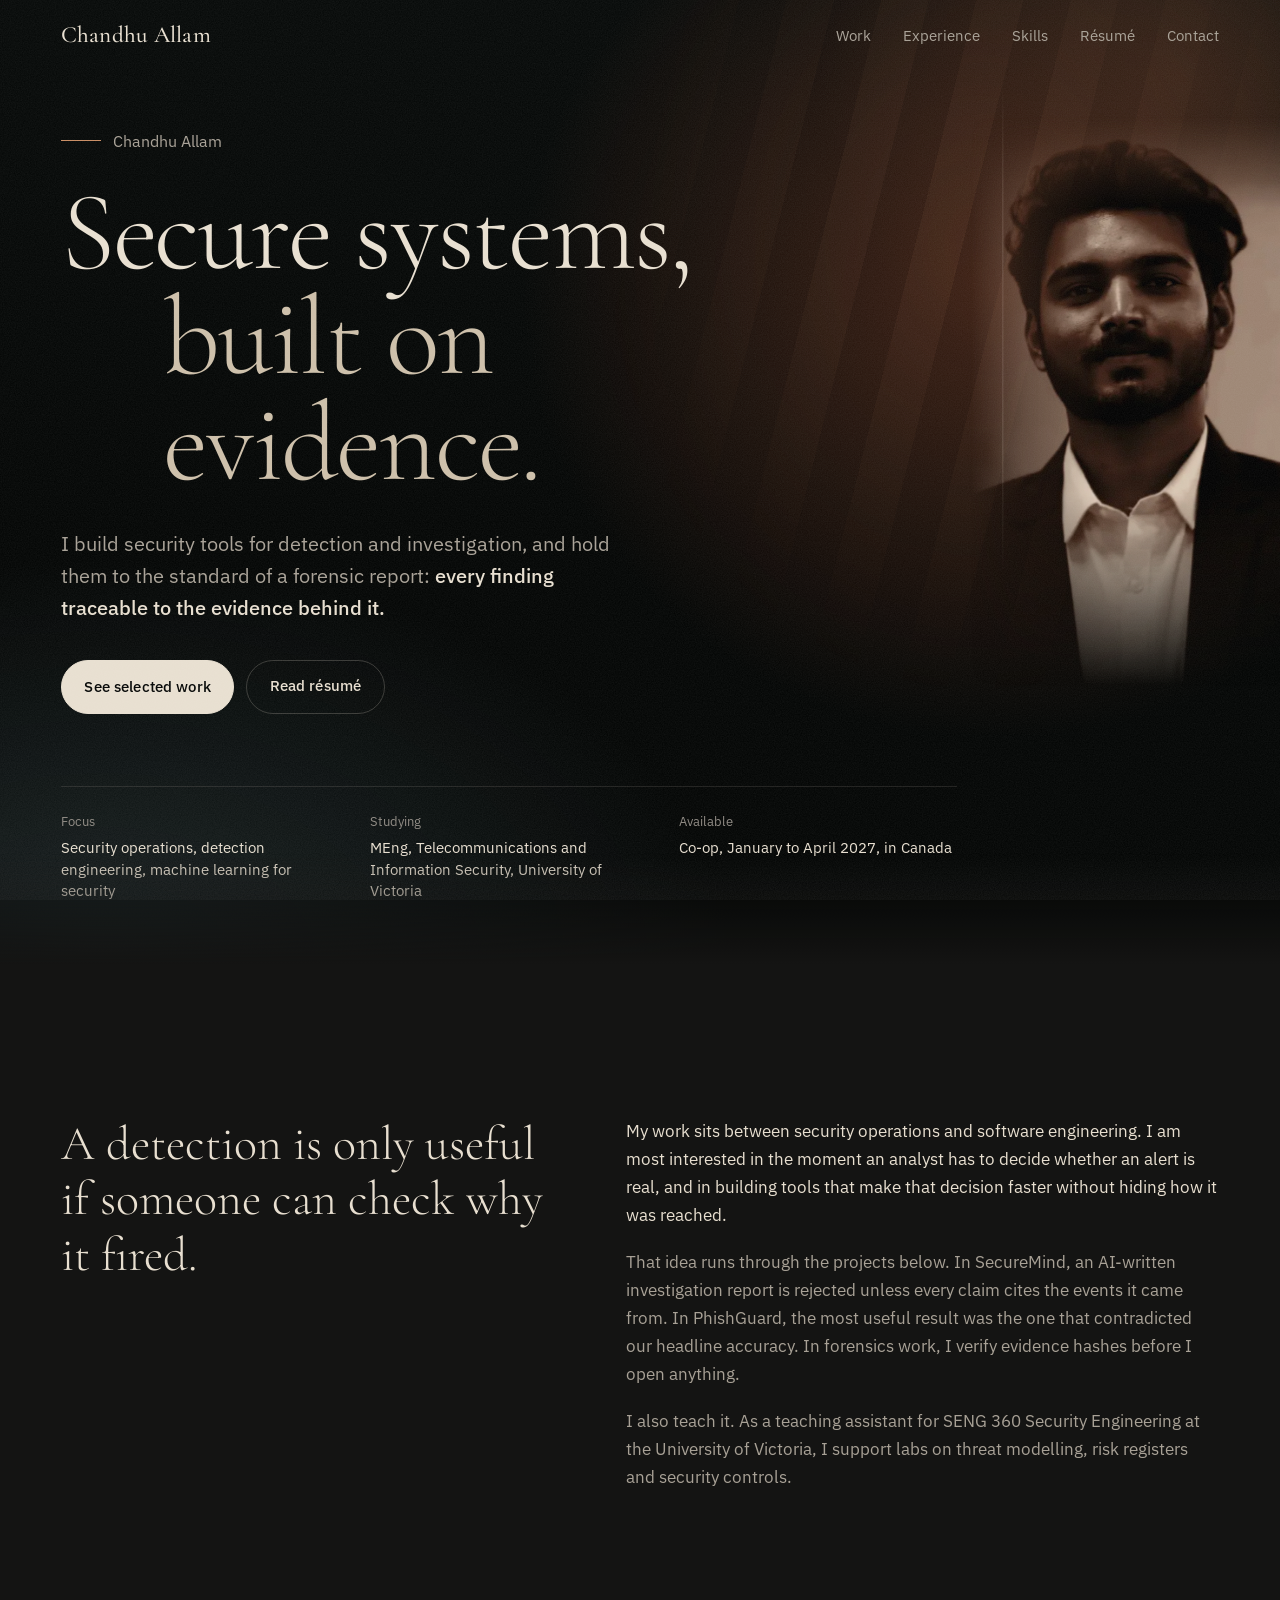
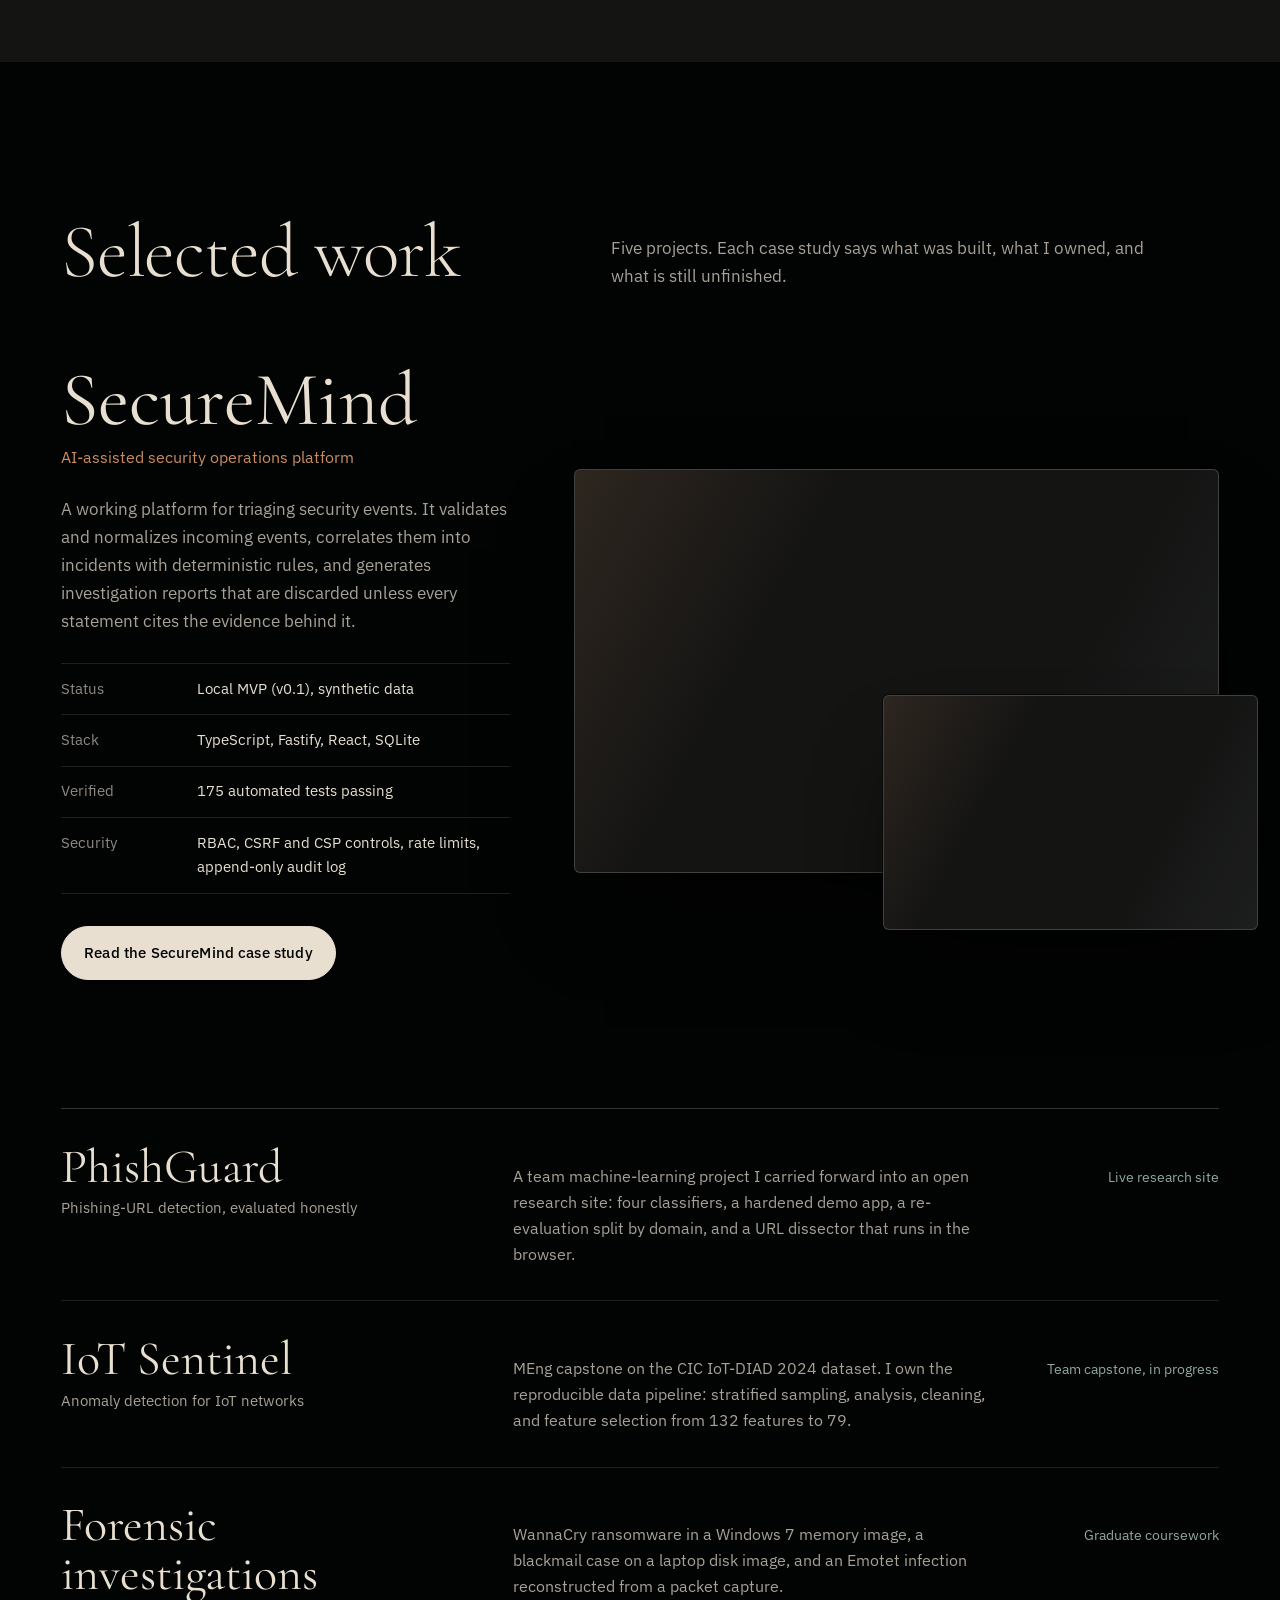
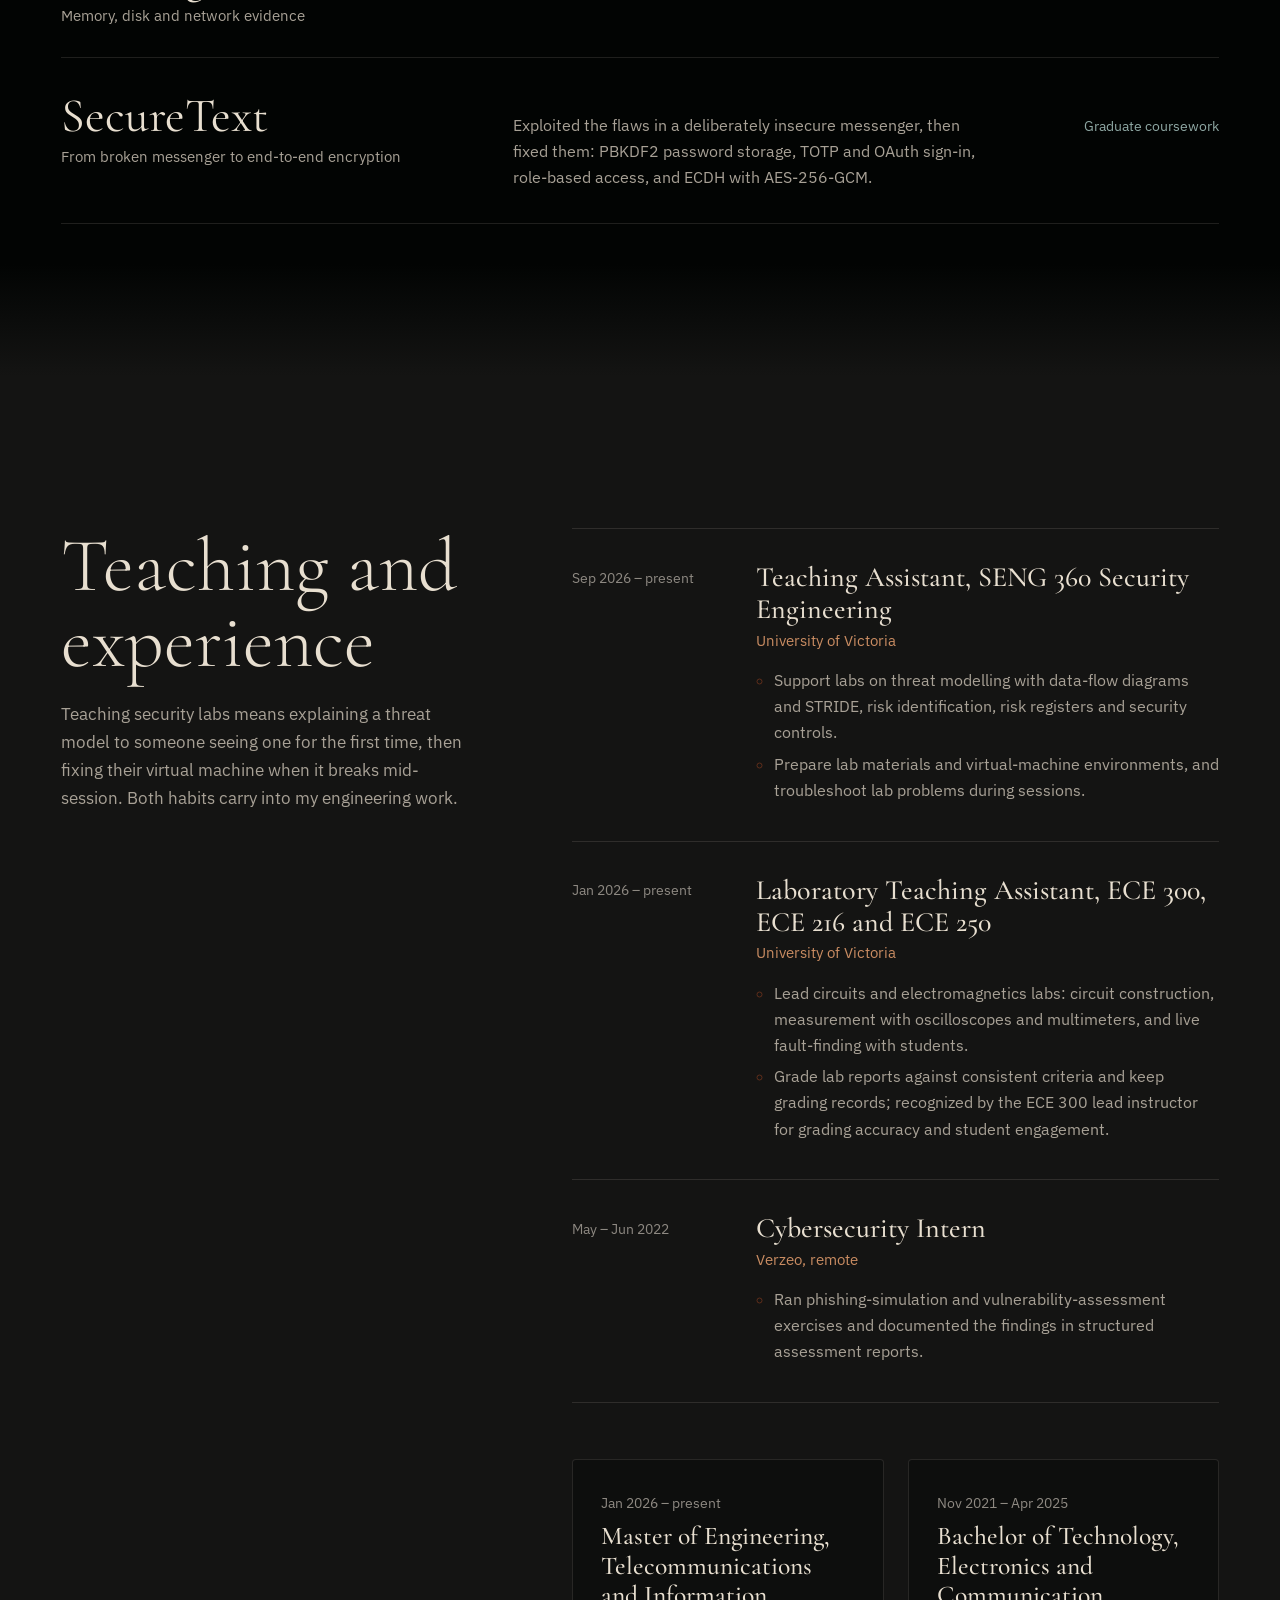
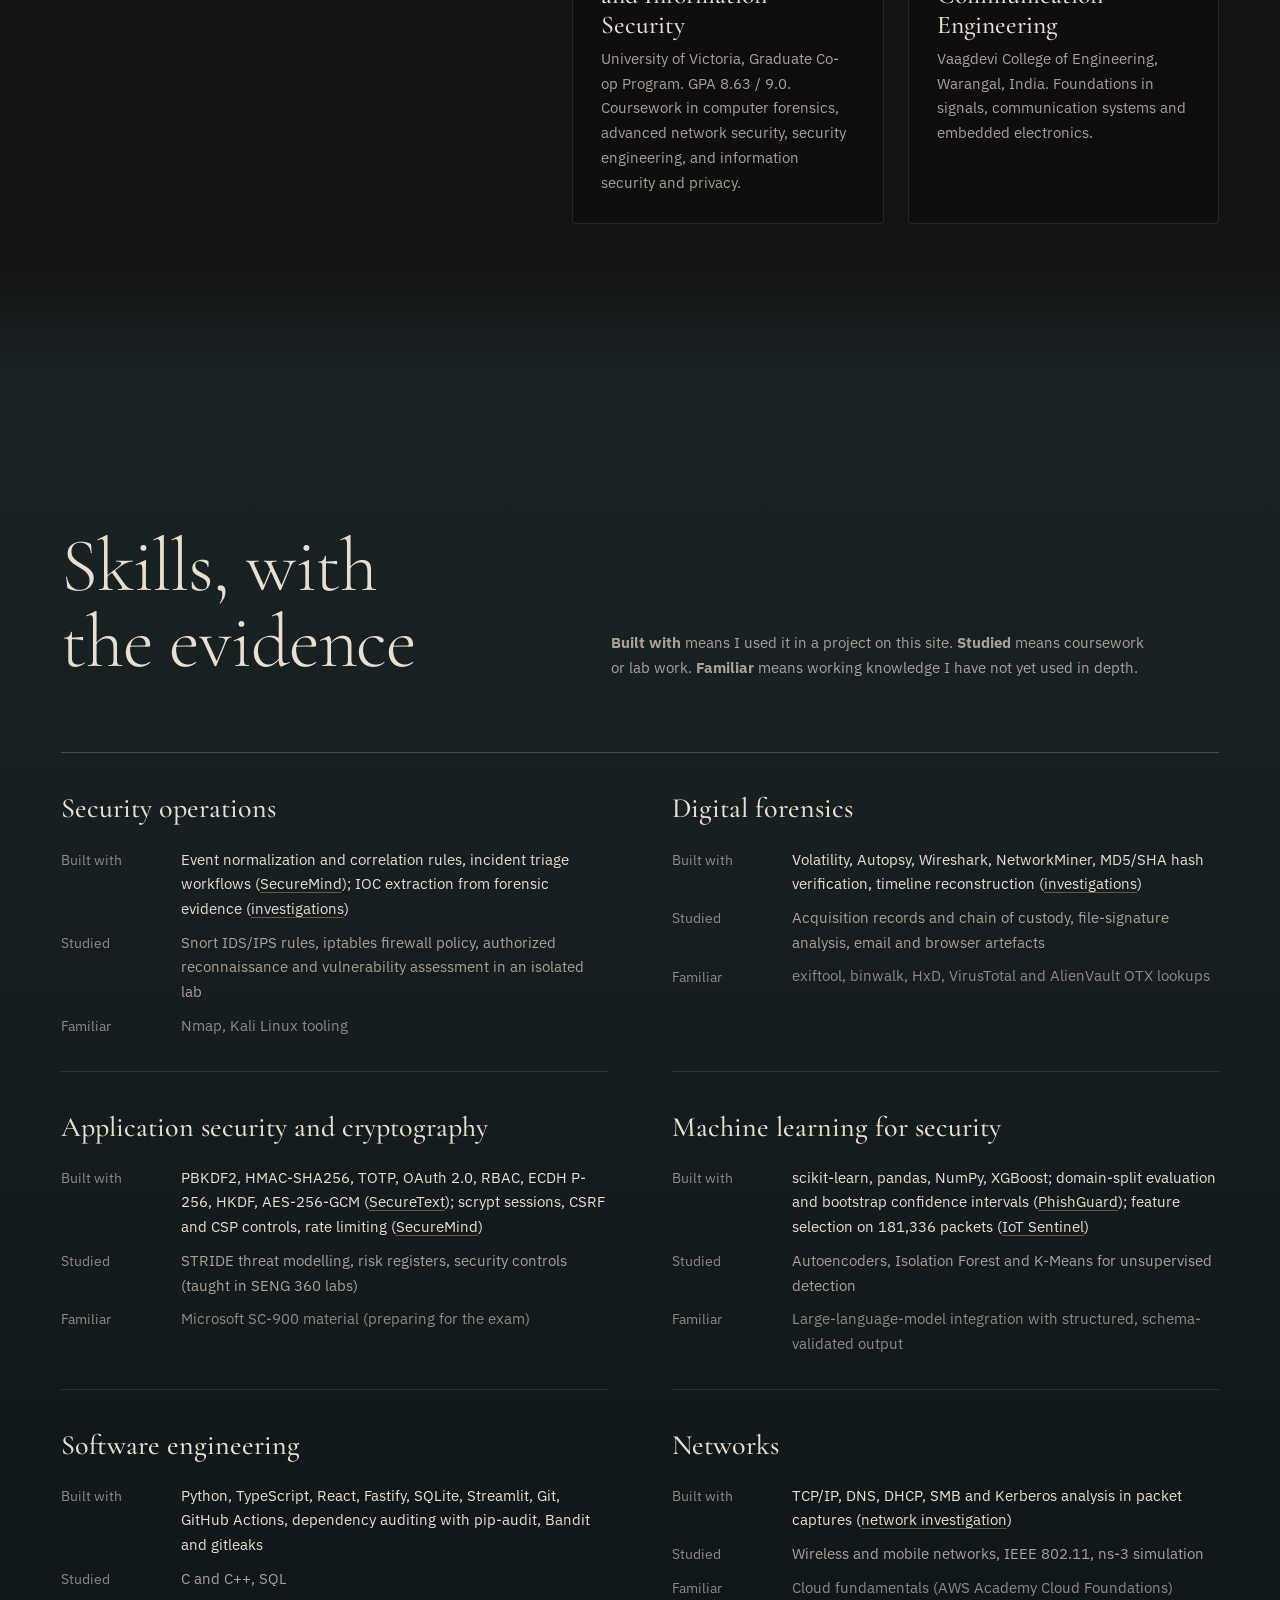
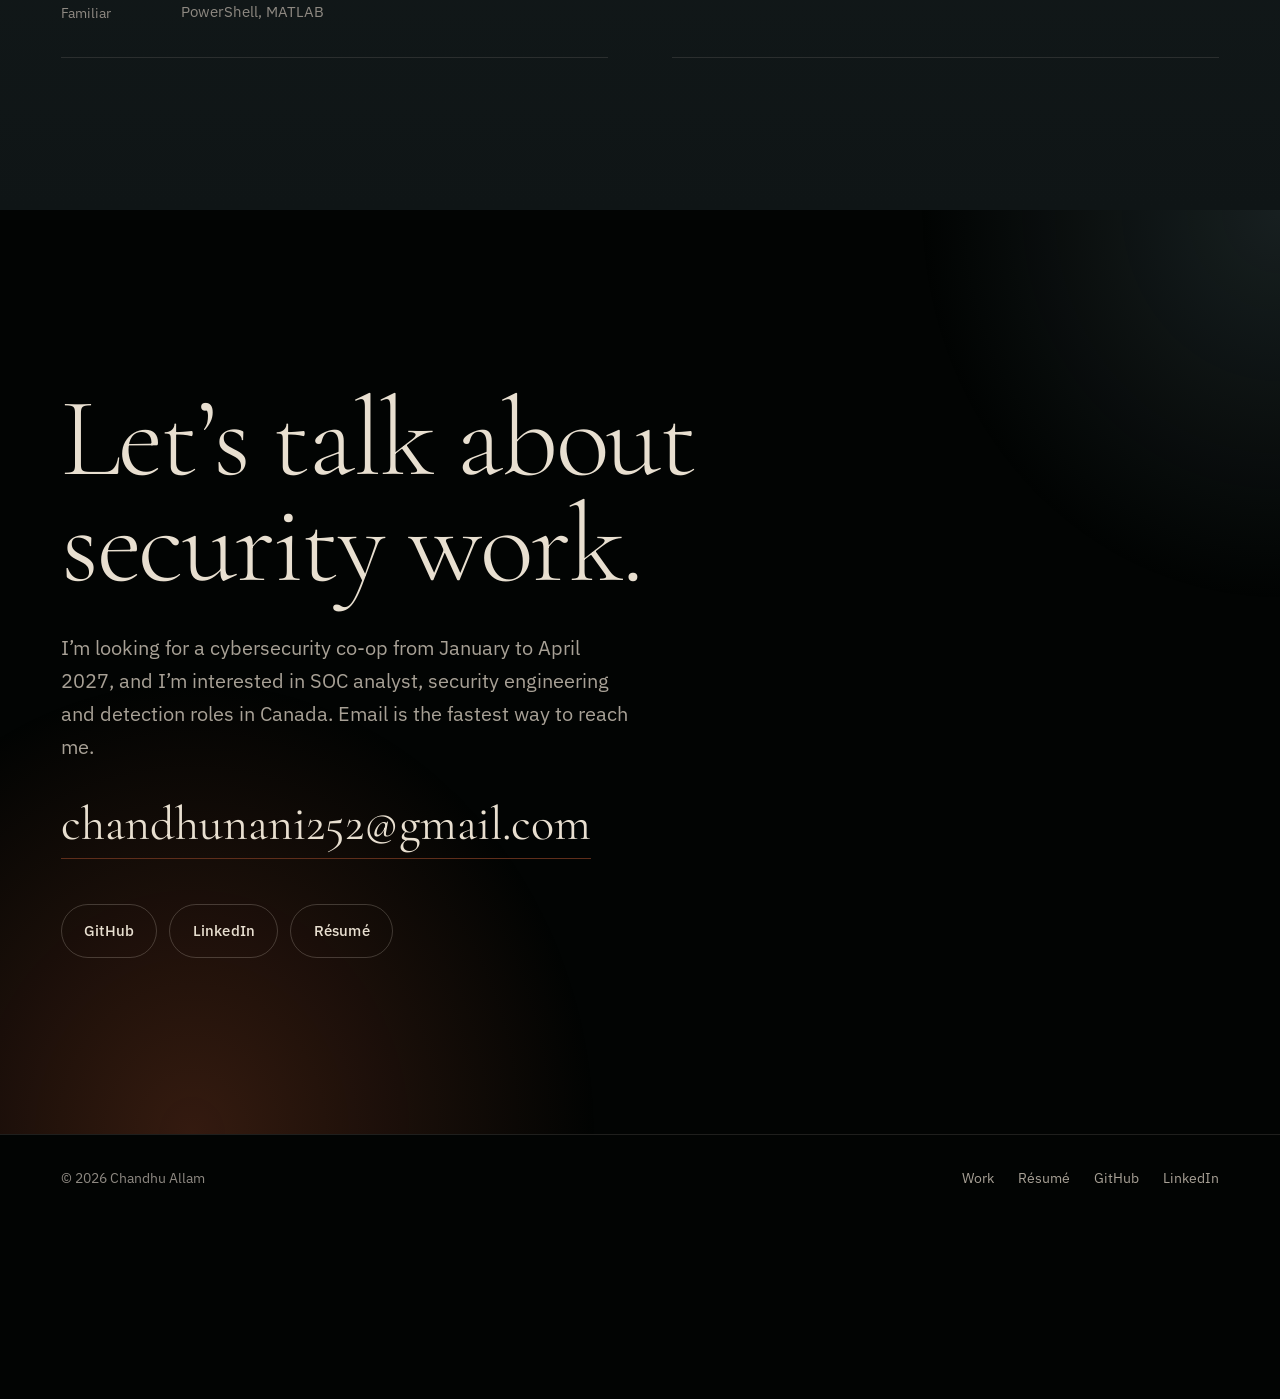
==== commit 8d9b3444: "Redesign portfolio around evidence-backed case studies Rebuild the site with a new visual system (ob" ====
--- a/projects.html
+++ b/projects.html
@@ -3,190 +3,13 @@
 <head>
   <meta charset="utf-8">
   <meta name="viewport" content="width=device-width, initial-scale=1">
-  <meta name="description" content="Projects by Chandhu Allam across artificial intelligence, machine learning, cybersecurity, digital forensics, and secure software engineering.">
-  <meta name="robots" content="index, follow">
-  <meta name="theme-color" content="#0B1120">
-  <meta name="color-scheme" content="dark">
-  <title>Projects | Chandhu Allam</title>
-  <link rel="canonical" href="projects.html">
-  <link rel="preconnect" href="https://fonts.googleapis.com">
-  <link rel="preconnect" href="https://fonts.gstatic.com" crossorigin>
-  <link href="https://fonts.googleapis.com/css2?family=Inter:wght@400;500;600;700&amp;family=Space+Grotesk:wght@500;600;700&amp;display=swap" rel="stylesheet">
-  <link rel="icon" href="favicon.svg" type="image/svg+xml">
-  <link rel="manifest" href="site.webmanifest">
-  <meta property="og:type" content="website">
-  <meta property="og:title" content="Projects | Chandhu Allam">
-  <meta property="og:description" content="Case studies across AI, machine learning, cybersecurity, digital forensics, and secure software engineering.">
-  <meta property="og:url" content="projects.html">
-  <meta name="twitter:card" content="summary">
-  <meta name="twitter:title" content="Projects | Chandhu Allam">
-  <meta name="twitter:description" content="Case studies across AI, machine learning, cybersecurity, digital forensics, and secure software engineering.">
-  <link rel="stylesheet" href="style.css">
+  <title>Selected work — Chandhu Allam</title>
+  <meta name="robots" content="noindex">
+  <meta http-equiv="refresh" content="0; url=./#work">
+  <link rel="canonical" href="./#work">
+  <style>body{background:#020403;color:#e8dfd0;font:1rem/1.6 system-ui,sans-serif;padding:3rem 1rem}a{color:#c98c62}</style>
 </head>
-
-<body class="projects-page">
-  <a class="skip-link" href="#main-content">Skip to main content</a>
-
-  <header class="site-header" id="site-header">
-    <div class="shell nav-shell">
-      <a class="brand" href="index.html#home" aria-label="Chandhu Allam — home">
-        <span class="brand-mark" aria-hidden="true">CA</span>
-        <span>Chandhu Allam</span>
-      </a>
-
-      <button class="menu-toggle" type="button" aria-expanded="false" aria-controls="primary-navigation">
-        <span class="sr-only">Toggle navigation</span>
-        <span aria-hidden="true"></span>
-        <span aria-hidden="true"></span>
-      </button>
-
-      <nav class="primary-nav" id="primary-navigation" aria-label="Primary navigation">
-        <a href="index.html#home">Home</a>
-        <a href="index.html#about">About</a>
-        <a class="is-active" href="projects.html" aria-current="page">Projects</a>
-        <a href="index.html#skills">Skills</a>
-        <a href="index.html#experience">Experience</a>
-        <a href="index.html#contact">Contact</a>
-      </nav>
-    </div>
-  </header>
-
-  <main id="main-content">
-    <section class="page-hero" aria-labelledby="projects-title">
-      <div class="shell">
-        <nav class="breadcrumb" aria-label="Breadcrumb">
-          <a href="index.html#home">Home</a>
-          <span aria-hidden="true">/</span>
-          <span aria-current="page">Projects</span>
-        </nav>
-        <p class="eyebrow">Selected work</p>
-        <h1 id="projects-title">Projects</h1>
-        <p class="page-hero-lede">Graduate and applied work across artificial intelligence, machine learning, cybersecurity, digital forensics, and secure software engineering. Each project has a written case study covering the problem, the approach, and what I learned.</p>
-      </div>
-    </section>
-
-    <section class="section projects-section" aria-labelledby="projects-list-title">
-      <div class="shell">
-        <h2 id="projects-list-title" class="sr-only">Project list</h2>
-
-        <div class="project-toolbar">
-          <div class="search-field">
-            <svg aria-hidden="true" viewBox="0 0 24 24" fill="none" stroke="currentColor" stroke-width="2" stroke-linecap="round">
-              <circle cx="11" cy="11" r="7"></circle>
-              <path d="m20 20-3.6-3.6"></path>
-            </svg>
-            <label class="sr-only" for="project-search">Search projects</label>
-            <input id="project-search" type="search" autocomplete="off" placeholder="Search projects, tools, or focus areas" data-project-search>
-          </div>
-
-          <div class="filter-controls" role="group" aria-label="Filter projects by focus area">
-            <button class="filter-button" type="button" data-filter="all" aria-pressed="true">All</button>
-            <button class="filter-button" type="button" data-filter="ai-ml" aria-pressed="false">AI &amp; ML</button>
-            <button class="filter-button" type="button" data-filter="cybersecurity" aria-pressed="false">Cybersecurity</button>
-            <button class="filter-button" type="button" data-filter="digital-forensics" aria-pressed="false">Digital forensics</button>
-            <button class="filter-button" type="button" data-filter="software-security" aria-pressed="false">Software security</button>
-          </div>
-        </div>
-
-        <div class="results-row">
-          <p class="results-count" data-results-count aria-live="polite">Showing <strong>4</strong> of 4 projects</p>
-        </div>
-
-        <div class="projects-grid" data-projects-grid>
-          <article class="project-card reveal" data-project-card data-categories="ai-ml|cybersecurity" data-search="ece 567 capstone artificial intelligence machine learning cybersecurity threat detection secure system design python scikit-learn">
-            <a class="project-card-media art-capstone" href="projects/ece-567-capstone.html" tabindex="-1" aria-hidden="true">
-              <span class="project-visual-glyph"><span>◆</span></span>
-              <span class="project-visual-detail"></span>
-              <span class="project-visual-detail is-alt"></span>
-              <span class="project-art-label">Applied intelligence</span>
-            </a>
-            <div class="project-card-body">
-              <p class="project-category">Artificial Intelligence · Machine Learning · Cybersecurity</p>
-              <h2><a href="projects/ece-567-capstone.html">ECE 567 Capstone Project</a></h2>
-              <p>Graduate capstone project focused on applying artificial intelligence techniques to solve cybersecurity challenges through intelligent threat detection and secure system design.</p>
-              <div class="chip-list" aria-label="Focus areas"><span>Python</span><span>Threat detection</span><span>Model evaluation</span></div>
-              <div class="project-card-footer" data-google-doc="ece-567-capstone" data-doc-class="button button-secondary button-sm">
-                <a class="button button-secondary button-sm" href="projects/ece-567-capstone.html">View details <span aria-hidden="true">→</span></a>
-                <a class="button button-secondary button-sm" href="https://github.com/Chandhu03" target="_blank" rel="noopener noreferrer" aria-label="GitHub profile (opens in a new tab)">GitHub <span aria-hidden="true">↗</span></a>
-              </div>
-            </div>
-          </article>
-
-          <article class="project-card reveal" data-delay="80" data-project-card data-categories="digital-forensics" data-search="ece 570 digital forensics malware analysis memory forensics incident response evidence collection volatility autopsy wireshark">
-            <a class="project-card-media art-forensics" href="projects/ece-570-digital-forensics.html" tabindex="-1" aria-hidden="true">
-              <span class="project-visual-glyph"><span>⌕</span></span>
-              <span class="project-visual-detail"></span>
-              <span class="project-visual-detail is-alt"></span>
-              <span class="project-art-label">Evidence &amp; analysis</span>
-            </a>
-            <div class="project-card-body">
-              <p class="project-category">Digital Forensics · Malware Analysis</p>
-              <h2><a href="projects/ece-570-digital-forensics.html">ECE 570 Digital Forensics</a></h2>
-              <p>Collection of digital forensic investigations involving malware analysis, memory forensics, incident response, and evidence collection.</p>
-              <div class="chip-list" aria-label="Focus areas"><span>Memory forensics</span><span>Incident response</span><span>Chain of custody</span></div>
-              <div class="project-card-footer" data-google-doc="ece-570-digital-forensics" data-doc-class="button button-secondary button-sm">
-                <a class="button button-secondary button-sm" href="projects/ece-570-digital-forensics.html">View details <span aria-hidden="true">→</span></a>
-                <a class="button button-secondary button-sm" href="https://github.com/Chandhu03" target="_blank" rel="noopener noreferrer" aria-label="GitHub profile (opens in a new tab)">GitHub <span aria-hidden="true">↗</span></a>
-              </div>
-            </div>
-          </article>
-
-          <article class="project-card reveal" data-delay="160" data-project-card data-categories="cybersecurity|ai-ml" data-search="iot intrusion detection system machine learning network traffic malicious behaviour network security python classification">
-            <a class="project-card-media art-iot" href="projects/iot-intrusion-detection.html" tabindex="-1" aria-hidden="true">
-              <span class="project-visual-glyph"><span>⌁</span></span>
-              <span class="project-visual-detail"></span>
-              <span class="project-visual-detail is-alt"></span>
-              <span class="project-art-label">Network defence</span>
-            </a>
-            <div class="project-card-body">
-              <p class="project-category">Cybersecurity · Machine Learning</p>
-              <h2><a href="projects/iot-intrusion-detection.html">IoT Intrusion Detection System</a></h2>
-              <p>Machine learning based intrusion detection system developed using IoT network traffic to identify malicious behavior and improve network security.</p>
-              <div class="chip-list" aria-label="Focus areas"><span>Network traffic</span><span>Feature engineering</span><span>Classification</span></div>
-              <div class="project-card-footer" data-google-doc="iot-intrusion-detection" data-doc-class="button button-secondary button-sm">
-                <a class="button button-secondary button-sm" href="projects/iot-intrusion-detection.html">View details <span aria-hidden="true">→</span></a>
-                <a class="button button-secondary button-sm" href="https://github.com/Chandhu03" target="_blank" rel="noopener noreferrer" aria-label="GitHub profile (opens in a new tab)">GitHub <span aria-hidden="true">↗</span></a>
-              </div>
-            </div>
-          </article>
-
-          <article class="project-card reveal" data-delay="240" data-project-card data-categories="software-security" data-search="securetext secure communication application authentication encryption secure software engineering cryptography key management">
-            <a class="project-card-media art-securetext" href="projects/securetext.html" tabindex="-1" aria-hidden="true">
-              <span class="project-visual-glyph"><span>⌇</span></span>
-              <span class="project-visual-detail"></span>
-              <span class="project-visual-detail is-alt"></span>
-              <span class="project-art-label">Secure messaging</span>
-            </a>
-            <div class="project-card-body">
-              <p class="project-category">Software Security</p>
-              <h2><a href="projects/securetext.html">SecureText</a></h2>
-              <p>Secure communication application implementing authentication, encryption, and secure software engineering principles.</p>
-              <div class="chip-list" aria-label="Focus areas"><span>Authentication</span><span>Encryption</span><span>Secure SDLC</span></div>
-              <div class="project-card-footer" data-google-doc="securetext" data-doc-class="button button-secondary button-sm">
-                <a class="button button-secondary button-sm" href="projects/securetext.html">View details <span aria-hidden="true">→</span></a>
-                <a class="button button-secondary button-sm" href="https://github.com/Chandhu03" target="_blank" rel="noopener noreferrer" aria-label="GitHub profile (opens in a new tab)">GitHub <span aria-hidden="true">↗</span></a>
-              </div>
-            </div>
-          </article>
-
-          <p class="empty-state" data-empty-state hidden>No projects match that search. Try a different term, or select <strong>All</strong> to reset the filters.</p>
-        </div>
-      </div>
-    </section>
-  </main>
-
-  <footer class="site-footer">
-    <div class="shell footer-top">
-      <a class="brand" href="index.html#home" aria-label="Back to home"><span class="brand-mark" aria-hidden="true">CA</span><span>Chandhu Allam</span></a>
-      <div class="footer-links">
-        <a href="https://github.com/Chandhu03" target="_blank" rel="noopener noreferrer">GitHub<span class="sr-only"> (opens in a new tab)</span></a>
-        <a href="https://www.linkedin.com/in/chandhuallam422?utm_source=share_via&amp;utm_content=profile&amp;utm_medium=member_ios" target="_blank" rel="noopener noreferrer">LinkedIn<span class="sr-only"> (opens in a new tab)</span></a>
-        <a href="mailto:chandhunani252@gmail.com">Email</a>
-      </div>
-    </div>
-    <div class="shell footer-bottom"><p>© <span data-current-year>2026</span> Chandhu Allam. Built with clarity and care.</p></div>
-  </footer>
-
-  <script src="script.js" defer></script>
+<body>
+  <p>This page has moved to <a href="./#work">Selected work</a>.</p>
 </body>
 </html>
